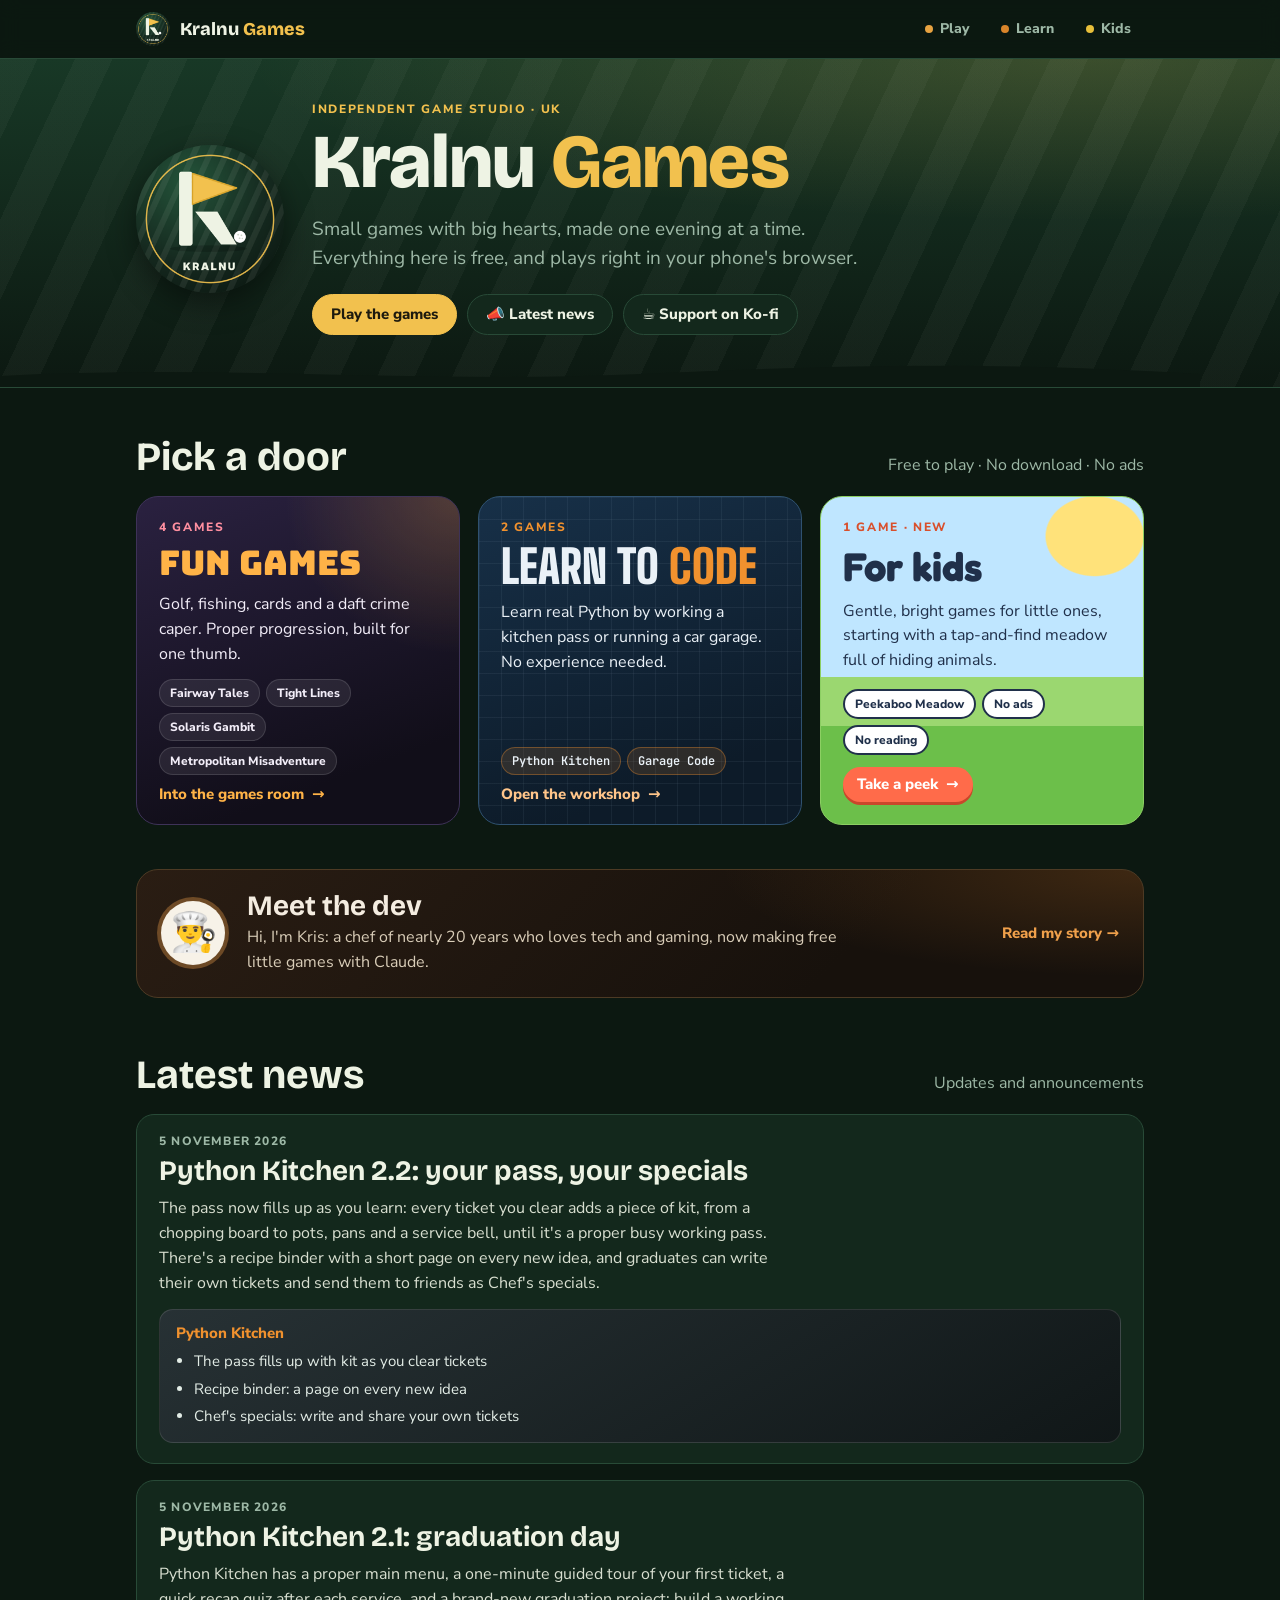
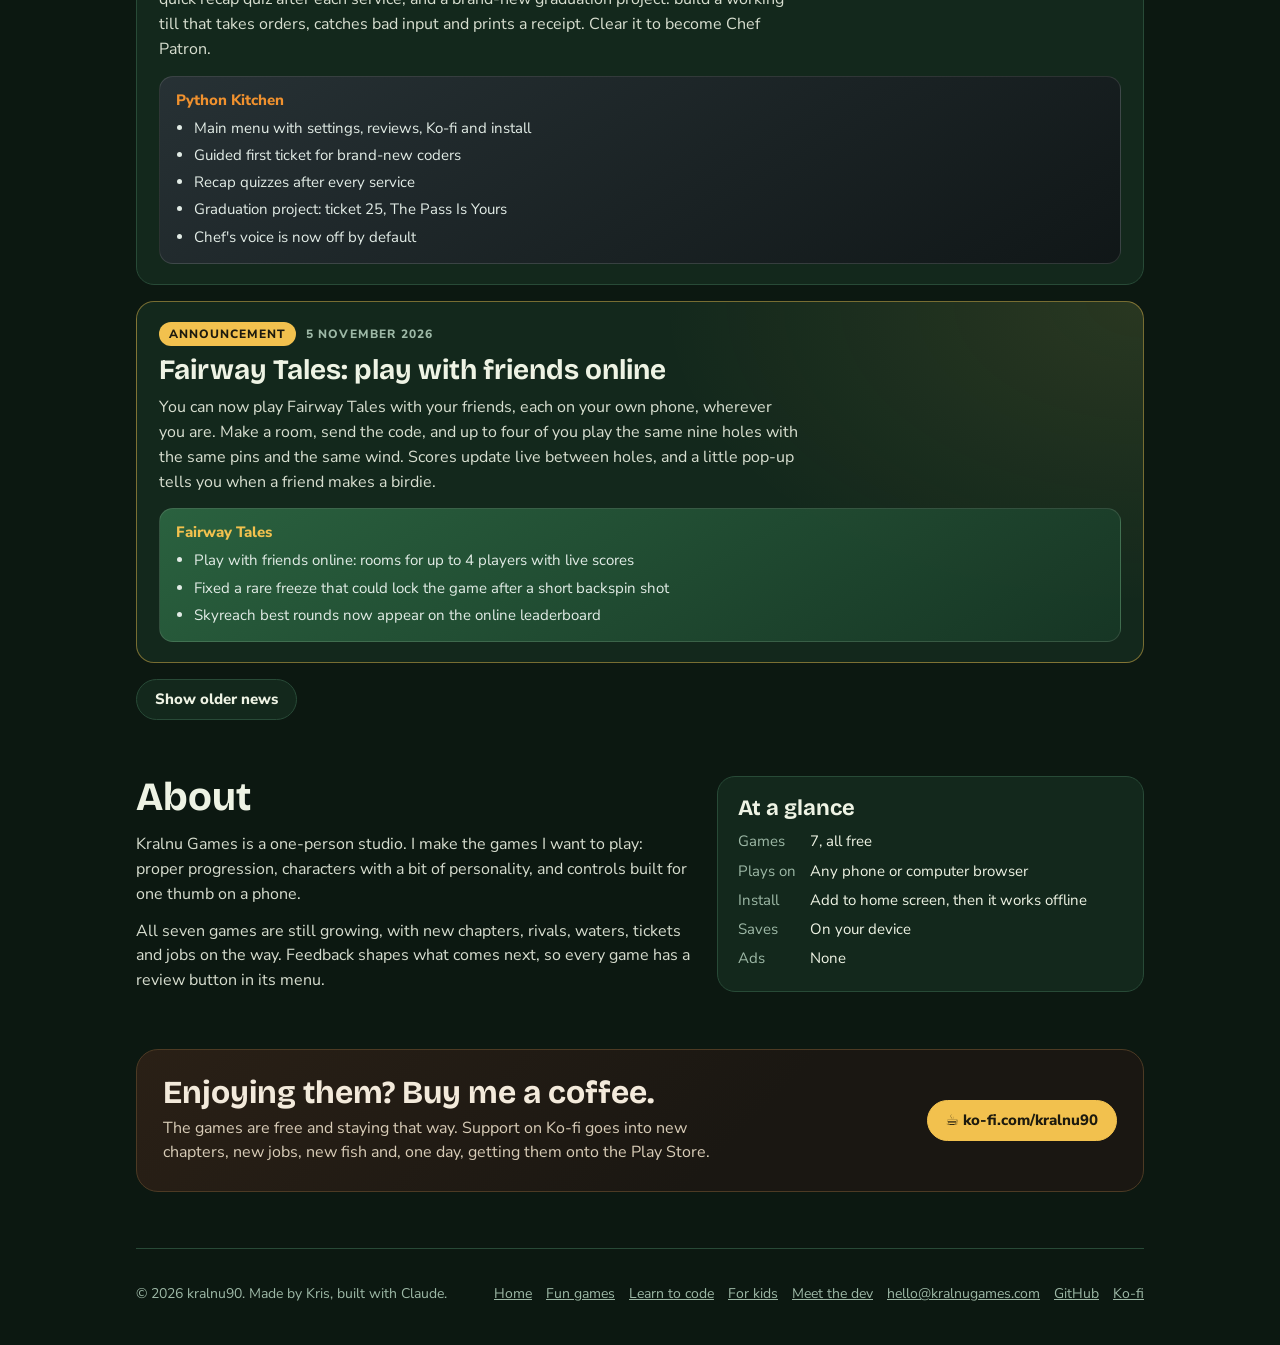
==== index.html @ de43d7a6 "Add hit counter to bottom of hub homepage" ====
<!doctype html>
<html lang="en-GB">
<head>
<meta charset="utf-8">
<meta name="viewport" content="width=device-width, initial-scale=1, viewport-fit=cover">
<title>Kralnu Games</title>
<meta name="claude:viewport-fit-sides" content="cover">
<meta name="description" content="Kralnu Games makes free indie games you play in your browser. Fun games like Fairway Tales, Tight Lines, Solaris Gambit and Metropolitan Misadventure, games that teach you to code like Python Kitchen and Garage Code, and Peekaboo Meadow for little ones.">
<meta property="og:title" content="Kralnu Games">
<meta property="og:description" content="Kralnu Games makes free indie games you play in your browser. Fun games like Fairway Tales, Tight Lines, Solaris Gambit and Metropolitan Misadventure, games that teach you to code like Python Kitchen and Garage Code, and Peekaboo Meadow for little ones.">
<meta property="og:image" content="https://kralnugames.com/logo.png">
<meta property="og:url" content="https://kralnugames.com/">
<meta name="theme-color" content="#0c1811">
<link rel="icon" href="/favicon.png">
<link rel="preconnect" href="https://fonts.googleapis.com">
<link rel="preconnect" href="https://fonts.gstatic.com" crossorigin>
<link rel="stylesheet" href="https://fonts.googleapis.com/css2?family=Alegreya+SC:wght@700&family=Bungee&family=Big+Shoulders+Display:wght@700;900&family=JetBrains+Mono:wght@600&family=Bricolage+Grotesque:opsz,wght@12..96,600;12..96,800&family=Nunito+Sans:opsz,wght@6..12,400;6..12,600;6..12,800&family=Fredoka:wght@500;700&display=swap">
<link rel="stylesheet" href="/site.css?v=4">
</head>
<body>
<script>if(location.hash==="#games")location.replace("/play/");</script>
<nav class="site-nav" aria-label="Site">
  <div class="wrap nav-in">
    <a class="brand" href="/" aria-current="page"><img src="/logo-256.png" alt="Kralnu Games home" width="34" height="34"><span>Kralnu <b>Games</b></span></a>
    <div class="nav-links"><a class="nl play" href="/play/">Play</a><a class="nl learn" href="/learn/">Learn</a><a class="nl kids" href="/kids/">Kids</a></div>
  </div>
</nav>

<header class="hero mast">
  <div class="wrap">
    <img class="logo" src="/logo-256.png" alt="Kralnu Games logo: a K made from a flagstick and a gold flag, with a golf ball" width="148" height="148">
    <div>
      <div class="eyebrow">Independent game studio · UK</div>
      <h1>Kralnu <span>Games</span></h1>
      <p>Small games with big hearts, made one evening at a time. Everything here is free, and plays right in your phone's browser.</p>
      <div class="links">
        <a class="btn gold" href="/play/">Play the games</a>
        <a class="btn" href="#news">📣 Latest news</a>
        <a class="btn" href="https://ko-fi.com/kralnu90" target="_blank" rel="noopener">☕ Support on Ko-fi</a>
      </div>
    </div>
  </div>
  <svg class="fairway" viewBox="0 0 1200 26" preserveAspectRatio="none" aria-hidden="true"><path d="M0 26 L0 14 C 220 2, 420 22, 640 12 S 1000 0, 1200 12 L1200 26 Z" fill="#0c1811"/></svg>
</header>

<main class="wrap">
  <section aria-labelledby="doors-h">
    <div class="sec-h"><h2 id="doors-h">Pick a door</h2><p>Free to play · No download · No ads</p></div>
    <div class="doors">
      <a class="door play" href="/play/">
        <span class="count">4 games</span>
        <h3>Fun games</h3>
        <p>Golf, fishing, cards and a daft crime caper. Proper progression, built for one thumb.</p>
        <ul><li>Fairway Tales</li><li>Tight Lines</li><li>Solaris Gambit</li><li>Metropolitan Misadventure</li></ul>
        <span class="go">Into the games room</span>
      </a>
      <a class="door learn" href="/learn/">
        <span class="count">2 games</span>
        <h3>Learn to <span>code</span></h3>
        <p>Learn real Python by working a kitchen pass or running a car garage. No experience needed.</p>
        <ul><li>Python Kitchen</li><li>Garage Code</li></ul>
        <span class="go">Open the workshop</span>
      </a>
      <a class="door kids" href="/kids/">
        <span class="count">1 game · New</span>
        <h3>For kids</h3>
        <p>Gentle, bright games for little ones, starting with a tap-and-find meadow full of hiding animals.</p>
        <ul><li>Peekaboo Meadow</li><li>No ads</li><li>No reading</li></ul>
        <span class="go">Take a peek</span>
      </a>
    </div>
    <a class="dev-teaser" href="/dev/">
      <span class="hat" aria-hidden="true">👨‍🍳</span>
      <div>
        <h2>Meet the dev</h2>
        <p>Hi, I'm Kris: a chef of nearly 20 years who loves tech and gaming, now making free little games with Claude.</p>
      </div>
      <span class="go">Read my story</span>
    </a>
  </section>

  <section id="news" aria-labelledby="news-h" hidden>
    <div class="sec-h"><h2 id="news-h">Latest news</h2><p>Updates and announcements</p></div>
    <div class="news-list" id="news-list"></div>
  </section>

  <section aria-labelledby="about-h">
    <div class="about">
      <div>
        <h2 id="about-h">About</h2>
        <p>Kralnu Games is a one-person studio. I make the games I want to play: proper progression, characters with a bit of personality, and controls built for one thumb on a phone.</p>
        <p>All seven games are still growing, with new chapters, rivals, waters, tickets and jobs on the way. Feedback shapes what comes next, so every game has a review button in its menu.</p>
      </div>
      <div class="card">
        <h3>At a glance</h3>
        <dl>
          <dt>Games</dt><dd>7, all free</dd>
          <dt>Plays on</dt><dd>Any phone or computer browser</dd>
          <dt>Install</dt><dd>Add to home screen, then it works offline</dd>
          <dt>Saves</dt><dd>On your device</dd>
          <dt>Ads</dt><dd>None</dd>
        </dl>
      </div>
    </div>
  <div class="kofi">
    <div>
      <h2>Enjoying them? Buy me a coffee.</h2>
      <p>The games are free and staying that way. Support on Ko-fi goes into new chapters, new jobs, new fish and, one day, getting them onto the Play Store.</p>
    </div>
    <a class="btn gold" href="https://ko-fi.com/kralnu90" target="_blank" rel="noopener">☕ ko-fi.com/kralnu90</a>
  </div>
  </section>

  <footer>
    <span>© 2026 kralnu90. Made by Kris, built with Claude.</span>
    <nav aria-label="Footer"><a href="/">Home</a><a href="/play/">Fun games</a><a href="/learn/">Learn to code</a><a href="/kids/">For kids</a><a href="/dev/">Meet the dev</a><a href="mailto:hello@kralnugames.com">hello@kralnugames.com</a><a href="https://github.com/kralnu90" target="_blank" rel="noopener">GitHub</a><a href="https://ko-fi.com/kralnu90" target="_blank" rel="noopener">Ko-fi</a></nav>
  </footer>
  <p class="hits" id="hits" hidden aria-live="polite">You are visitor <span class="odo" id="hits-n"></span></p>
</main>
<script src="/news.js?v=2"></script>
<script>
/* Hit counter: free Abacus service, counts once per browser session so refreshes don't inflate it. */
(function(){
  var base="https://abacus.jasoncameron.dev/", key="kralnugames.com/hub";
  var seen=false; try{seen=sessionStorage.getItem("kg-hit")==="1";}catch(e){}
  fetch(base+(seen?"get/":"hit/")+key).then(function(r){return r.ok?r.json():Promise.reject();}).then(function(d){
    if(typeof d.value!=="number")return;
    try{sessionStorage.setItem("kg-hit","1");}catch(e){}
    var s=String(d.value).padStart(6,"0"), el=document.getElementById("hits-n");
    el.setAttribute("aria-label",d.value.toLocaleString("en-GB"));
    s.split("").forEach(function(c){var b=document.createElement("b");b.textContent=c;b.setAttribute("aria-hidden","true");el.appendChild(b);});
    document.getElementById("hits").hidden=false;
  }).catch(function(){});
})();
</script>
</body>
</html>
---- site.css ----
/* Kralnu Games shared styles.
   Every page uses the same skeleton (nav, sections, game cards, news, footer).
   Each section swaps the page tokens through a body class:
   default = studio (dusk fairway), .play = games room after dark, .learn = blueprint workshop, .kids = sunny meadow. */
:root{
  color-scheme:dark;
  --ground:#0c1811; --turf:#13281c; --line:#284a37; --chalk:#eef3e4; --mist:#9db8a6; --flag:#f2c14e; --flag-ink:#1d1a0e;
  --display:"Bricolage Grotesque","Trebuchet MS",system-ui,sans-serif;
  --body:"Nunito Sans","Segoe UI",system-ui,sans-serif;
  --ft-a:#2f6b45; --ft-b:#183826;
  --sg-a:#3a2470; --sg-b:#170f30; --sg-gold:#d9b05e;
  --mm-a:#3a2a3e; --mm-b:#141218; --mm-amber:#ffb347; --mm-red:#ff5d73;
  --pk-a:#2a3238; --pk-b:#111518; --pk-lamp:#f0912e; --pk-tile:rgba(238,243,228,.045);
  --gc-a:#2a3440; --gc-b:#12171d; --gc-orange:#ef7434; --gc-yellow:#f3c614;
  --tl-a:#1f4a52; --tl-b:#0d1f22; --tl-brass:#dcaa48; --tl-float:#e3593c;
  /* section colours, used by the nav and the doorways on every page */
  --play:#ffb347; --learn:#f0912e; --kids:#ffd23f;
}
body.play{--ground:#110e19;--turf:#1b1727;--line:#33294a;--chalk:#f2edf8;--mist:#b4a9c8;--flag:#ffb347;--flag-ink:#24160a}
body.learn{--ground:#0d1b29;--turf:#132637;--line:#284560;--chalk:#eaf1f7;--mist:#9db3c8;--flag:#f0912e;--flag-ink:#1f1206;--display:"Big Shoulders Display",Impact,"Arial Narrow",sans-serif}
body.kids{color-scheme:light;--ground:#fff8e6;--turf:#ffffff;--line:#f0dfb4;--chalk:#2b2a3d;--mist:#6a6880;--flag:#ff6b4a;--flag-ink:#ffffff;--display:"Fredoka","Trebuchet MS",system-ui,sans-serif}

*,*::before,*::after{box-sizing:border-box}
html{scroll-padding-top:72px}
body{margin:0;background:var(--ground);color:var(--chalk);font:16px/1.55 var(--body);-webkit-font-smoothing:antialiased}
[hidden]{display:none!important}
.wrap{max-width:1040px;margin:0 auto;padding-left:max(16px,env(safe-area-inset-left,0px));padding-right:max(16px,env(safe-area-inset-right,0px))}
a{color:inherit}
a:focus-visible,button:focus-visible{outline:2px solid var(--flag);outline-offset:3px;border-radius:6px}
h1,h2,h3{font-family:var(--display);margin:0;line-height:1.05;text-wrap:balance}
img,video{max-width:100%}

/* nav */
body::before{content:"";position:fixed;inset:0 0 auto;height:env(safe-area-inset-top,0px);z-index:30;background:var(--ground)}
.site-nav{position:sticky;top:env(safe-area-inset-top,0px);z-index:20;background:color-mix(in srgb,var(--ground) 88%,transparent);backdrop-filter:blur(10px);-webkit-backdrop-filter:blur(10px);border-bottom:1px solid var(--line)}
.nav-in{display:flex;align-items:center;justify-content:space-between;gap:12px;min-height:58px}
.brand{display:flex;align-items:center;gap:10px;text-decoration:none;font:800 18px/1 "Bricolage Grotesque","Trebuchet MS",system-ui,sans-serif;white-space:nowrap}
.brand img{width:34px;height:34px;border-radius:50%}
.brand b{color:var(--flag);font-weight:800}
.nav-links{display:flex;gap:6px}
.nl{display:inline-flex;align-items:center;gap:7px;text-decoration:none;font:800 14px/1 var(--body);padding:9px 12px;border-radius:999px;border:1px solid transparent;color:var(--mist)}
.nl::before{content:"";width:8px;height:8px;border-radius:50%;background:currentColor;opacity:.9}
.nl.play::before{background:var(--play)} .nl.learn::before{background:var(--learn)} .nl.kids::before{background:var(--kids)}
.nl:hover{color:var(--chalk);border-color:var(--line)}
.nl[aria-current="page"]{color:var(--chalk);border-color:var(--line);background:var(--turf)}
body.kids .nl.kids::before{background:#ffb703}

/* buttons */
.btn{display:inline-flex;align-items:center;gap:8px;text-decoration:none;font:800 15px/1 var(--body);padding:12px 18px;border-radius:999px;border:1px solid var(--line);background:var(--turf);color:var(--chalk);transition:transform .12s,border-color .12s;cursor:pointer}
.btn:hover{border-color:var(--flag);transform:translateY(-1px)}
.btn.gold{background:var(--flag);border-color:var(--flag);color:var(--flag-ink)}

/* page hero, shared bones */
.hero{position:relative;overflow:hidden;border-bottom:1px solid var(--line)}
.hero .wrap{position:relative;padding-block:44px 52px}
.eyebrow{font:800 12px/1 var(--body);letter-spacing:.14em;text-transform:uppercase;color:var(--flag)}
.hero h1{font-size:clamp(40px,8vw,76px);font-weight:800;letter-spacing:-.01em;margin-top:8px}
.hero h1 span{color:var(--flag)}
.hero p{margin:12px 0 0;color:var(--mist);max-width:50ch;font-size:clamp(16px,2.2vw,19px)}
.hero .links{display:flex;flex-wrap:wrap;gap:10px;margin-top:20px}

/* studio hero (home) */
.mast{background:repeating-linear-gradient(115deg,rgba(238,243,228,.035) 0 34px,transparent 34px 68px),radial-gradient(120% 90% at 85% 0%,rgba(242,193,78,.16),transparent 55%),linear-gradient(180deg,#183826,var(--ground))}
.mast .wrap{display:grid;grid-template-columns:auto 1fr;gap:20px 28px;align-items:center}
.mast .logo{width:clamp(96px,18vw,148px);height:auto;border-radius:50%;box-shadow:0 10px 30px rgba(0,0,0,.45)}
.fairway{position:absolute;left:0;right:0;bottom:-1px;height:26px;pointer-events:none}

/* sections */
section{padding-block:48px 8px}
.sec-h{display:flex;align-items:baseline;justify-content:space-between;gap:12px;flex-wrap:wrap;margin-bottom:18px}
.sec-h h2{font-size:clamp(28px,4.4vw,40px)}
.sec-h p{margin:0;color:var(--mist)}

/* doorways (home) */
.doors{display:grid;grid-template-columns:repeat(3,minmax(0,1fr));gap:18px}
.door{position:relative;overflow:hidden;display:flex;flex-direction:column;gap:12px;text-decoration:none;border-radius:22px;padding:24px 22px 22px;min-height:300px;border:1px solid var(--line);transition:transform .15s,box-shadow .15s}
.door:hover{transform:translateY(-3px);box-shadow:0 16px 36px rgba(0,0,0,.35)}
.door .count{font:800 12px/1 var(--body);letter-spacing:.14em;text-transform:uppercase}
.door h3{font-size:clamp(30px,3.6vw,40px)}
.door p{margin:0;font-size:16px;max-width:34ch}
.door ul{margin:auto 0 0;padding:0;list-style:none;display:flex;flex-wrap:wrap;gap:6px}
.door li{font:800 12px/1 var(--body);padding:7px 10px;border-radius:999px}
.door .go{font:800 15px/1 var(--body);display:inline-flex;gap:8px;align-items:center}
.door .go::after{content:"→";transition:transform .15s}
.door:hover .go::after{transform:translateX(4px)}
.door.play{background:radial-gradient(90% 80% at 100% 0%,rgba(255,179,71,.22),transparent 60%),linear-gradient(160deg,#2a2140,#110e19 80%);border-color:#3e3258;color:#f2edf8}
.door.play h3{font-family:"Bungee",Impact,"Arial Black",sans-serif;font-weight:400;color:#ffb347;font-size:clamp(26px,3vw,34px)}
.door.play .count{color:#ff8fa0} .door.play li{background:rgba(255,255,255,.08);border:1px solid rgba(255,255,255,.12)}
.door.play .go{color:#ffb347}
.door.learn{background:linear-gradient(rgba(157,179,200,.08) 1px,transparent 1px) 0 0/22px 22px,linear-gradient(90deg,rgba(157,179,200,.08) 1px,transparent 1px) 0 0/22px 22px,linear-gradient(160deg,#173048,#0d1b29 80%);border-color:#2f5170;color:#eaf1f7}
.door.learn h3{font-family:"Big Shoulders Display",Impact,"Arial Narrow",sans-serif;font-weight:900;text-transform:uppercase;font-size:clamp(34px,4vw,46px);line-height:.95}
.door.learn h3 span{color:#f0912e}
.door.learn .count{color:#f0912e} .door.learn li{background:rgba(240,145,46,.14);border:1px solid rgba(240,145,46,.35);font-family:"JetBrains Mono",ui-monospace,monospace;font-weight:600}
.door.learn .go{color:#ffc58a}
.door.kids{background:radial-gradient(50% 40% at 85% 12%,#ffe27a 0 30%,transparent 31%),linear-gradient(180deg,#bfe6ff 0 55%,#9bd770 55% 70%,#6cbf4a 70%);border-color:#8ccf63;color:#20304a}
.door.kids h3{font-family:"Fredoka","Trebuchet MS",system-ui,sans-serif;font-weight:700;color:#20304a}
.door.kids .count{color:#d94f2b} .door.kids p{color:#20304a}
.door.kids li{background:#fff;color:#20304a;border:2px solid #20304a}
.door.kids .go{color:#fff;background:#ff6b4a;border-radius:999px;padding:10px 14px;align-self:flex-start;box-shadow:0 3px 0 #c9472b}

/* game cards */
.games{display:grid;gap:22px}
.game{display:grid;grid-template-columns:minmax(0,1fr) auto;gap:22px 32px;align-items:center;border-radius:22px;padding:26px;border:1px solid var(--line);overflow:hidden;position:relative;color:#eef3e4}
.game .info{min-width:0;display:grid;gap:12px;align-content:start}
.tagline{font:800 12px/1 var(--body);letter-spacing:.14em;text-transform:uppercase;color:#f2c14e}
.game h3{font-size:clamp(32px,5vw,52px);font-weight:800;font-family:"Bricolage Grotesque","Trebuchet MS",system-ui,sans-serif}
.game .lede{margin:0;font-size:18px;max-width:52ch}
.feat{margin:0;padding:0;list-style:none;display:grid;gap:7px;max-width:56ch}
.feat li{position:relative;padding-left:22px;color:#dfe8d6}
.feat li::before{content:"";position:absolute;left:2px;top:.62em;width:9px;height:9px;border-radius:50%;background:#f2c14e}
.facts{display:flex;flex-wrap:wrap;gap:8px}
.fact{font:800 12px/1 var(--body);padding:7px 11px;border-radius:999px;background:rgba(0,0,0,.25);border:1px solid rgba(238,243,228,.14);color:#eef3e4;font-variant-numeric:tabular-nums}
.game .ctas{display:flex;flex-wrap:wrap;gap:10px;margin-top:4px}
.game .btn{color:#eef3e4;background:rgba(0,0,0,.25);border-color:rgba(238,243,228,.18)}
.game .btn.gold{background:#f2c14e;border-color:#f2c14e;color:#1d1a0e}
.phone{width:min(240px,62vw);aspect-ratio:9/18.5;border-radius:30px;padding:9px;background:#0a0f0b;box-shadow:0 18px 40px rgba(0,0,0,.5),inset 0 0 0 1px rgba(255,255,255,.08);position:relative}
.phone video,.phone img{width:100%;height:100%;object-fit:cover;object-position:top;border-radius:22px;display:block;background:#0e1d15}
.latest{border-left:3px solid #f2c14e;padding:8px 0 8px 14px;max-width:56ch;font-size:15px;color:#dfe8d6}
.latest b{display:block;font:800 11px/1.3 var(--body);letter-spacing:.12em;text-transform:uppercase;color:#a9bdb0;margin-bottom:3px}
.latest a{color:inherit;text-underline-offset:3px}

.game.ft{background:radial-gradient(90% 120% at 100% 0%,rgba(242,193,78,.14),transparent 60%),linear-gradient(150deg,var(--ft-a),var(--ft-b) 70%);border-color:#2f5a3f}

.game.sg{background:radial-gradient(90% 120% at 100% 0%,rgba(217,176,94,.12),transparent 60%),linear-gradient(150deg,var(--sg-a),var(--sg-b) 70%);border-color:#3c2f63}
.sg .tagline{color:var(--sg-gold)}
.sg h3{font-family:Georgia,"Times New Roman",serif;letter-spacing:.08em;font-weight:700;color:var(--sg-gold)}
.sg .feat li{color:#e6e0f3}
.sg .feat li::before{background:none;border:2px solid var(--sg-gold);border-radius:2px;transform:rotate(45deg);width:8px;height:8px}
.sg .btn.gold{background:var(--sg-gold);border-color:var(--sg-gold)}
.sg .phone{background:#07050f}
.sg .latest{border-color:var(--sg-gold)}

.game.tl{background:radial-gradient(90% 120% at 100% 0%,rgba(228,138,90,.16),transparent 60%),linear-gradient(150deg,var(--tl-a),var(--tl-b) 70%);border-color:#2e5a4e}
.tl .tagline{color:var(--tl-brass)}
.tl h3{font-family:"Alegreya SC",Georgia,"Times New Roman",serif;font-weight:700;letter-spacing:.02em;color:var(--tl-brass)}
.tl .feat li{color:#e2ece6}
.tl .feat li::before{left:3px;top:.42em;width:6px;height:12px;border-radius:3px;background:linear-gradient(var(--tl-float) 0 45%,#f0e7d0 45%)}
.tl .btn.gold{background:var(--tl-brass);border-color:var(--tl-brass)}
.tl .phone{background:#081311}
.tl .latest{border-color:var(--tl-brass)}

.game.mm{background:radial-gradient(90% 120% at 100% 0%,rgba(255,93,115,.16),transparent 60%),linear-gradient(150deg,var(--mm-a),var(--mm-b) 70%);border-color:#4a3646}
.mm .tagline{color:var(--mm-red)}
.mm h3{font-family:"Bungee",Impact,"Arial Black",sans-serif;font-weight:400;font-size:clamp(28px,4.4vw,44px);color:var(--mm-amber);line-height:1.08}
.mm h3 small{display:block;font-family:var(--body);font-weight:800;font-size:13px;letter-spacing:.16em;text-transform:uppercase;color:#eef3e4;margin-top:8px}
.mm .feat li{color:#ece4e6}
.mm .feat li::before{background:var(--mm-amber);border-radius:2px;width:10px;height:6px;top:.7em}
.mm .btn.gold{background:var(--mm-amber);border-color:var(--mm-amber)}
.mm .latest{border-color:var(--mm-amber)}
.mm .phone{background:#0b0a0e}

/* Python Kitchen: steel pass, tiled wall, a heat lamp glowing over the card */
.game.pk{border-color:#3a444b;padding-top:44px;
  background:radial-gradient(60% 70% at 78% 0%,rgba(240,145,46,.30),transparent 70%),
    linear-gradient(var(--pk-tile) 1px,transparent 1px) 0 0/48px 24px,
    linear-gradient(90deg,var(--pk-tile) 1px,transparent 1px) 0 0/48px 24px,
    linear-gradient(170deg,var(--pk-a),var(--pk-b) 75%)}
.game.pk::before{content:"";position:absolute;left:0;right:0;bottom:0;height:10px;background:linear-gradient(#5a666e,#2a3238);border-top:1px solid #8a969e}
.pk .heat{position:absolute;top:0;right:clamp(60px,14%,150px);width:96px;pointer-events:none}
.pk .heat::before{content:"";display:block;width:3px;height:14px;margin:0 auto;background:#5a666e}
.pk .heat b{display:block;height:20px;border-radius:5px 5px 40px 40px;background:linear-gradient(#8a969e,#3a444b)}
.pk .heat i{position:absolute;left:50%;top:32px;width:44px;height:7px;transform:translateX(-50%);border-radius:50%;background:#ffb347;box-shadow:0 0 22px 8px rgba(255,170,60,.55);animation:pkglow 3.2s ease-in-out infinite}
@keyframes pkglow{0%,100%{opacity:1}50%{opacity:.78}}
.pk .tagline{color:var(--pk-lamp)}
.pk h3,.gc h3{font-family:"Big Shoulders Display",Impact,"Arial Narrow",sans-serif;font-weight:900;text-transform:uppercase;letter-spacing:.01em;font-size:clamp(40px,6.4vw,64px);line-height:.92}
.pk h3 span{color:var(--pk-lamp)}
.bark{margin:0;max-width:52ch;font-family:"Big Shoulders Display",Impact,sans-serif;font-weight:700;font-size:20px;text-transform:uppercase;line-height:1.15;background:#f5f6f4;color:#1d2429;border-radius:14px;padding:10px 14px;position:relative}
.bark small{display:block;font:800 11px/1 var(--body);letter-spacing:.12em;color:#c45f08;margin-bottom:4px}
.pk .feat li,.gc .feat li{color:#e3e8eb}
.pk .feat li::before{left:2px;top:.45em;width:10px;height:12px;border-radius:1px;background:#f5f6f4;box-shadow:inset 0 -3px 0 var(--pk-lamp)}
.feat code{font:600 .88em "JetBrains Mono",ui-monospace,monospace;color:#ffc58a}
.pk .btn.gold{background:var(--pk-lamp);border-color:var(--pk-lamp)}
.pk .latest{border-color:var(--pk-lamp)}
.pk .phone{background:#0c0f12;box-shadow:0 18px 40px rgba(0,0,0,.5),0 0 60px rgba(240,145,46,.18),inset 0 0 0 1px rgba(255,255,255,.08)}

/* Garage Code: workshop bay, hazard-striped floor edge, a yellow number plate */
.game.gc{border-color:#3a4552;padding-bottom:30px;background:linear-gradient(170deg,var(--gc-a),var(--gc-b) 75%)}
.game.gc::before{content:"";position:absolute;left:0;right:0;bottom:0;height:12px;background:repeating-linear-gradient(-45deg,var(--gc-yellow) 0 12px,#111 12px 24px);opacity:.85}
.gc .plate{position:absolute;top:18px;right:clamp(18px,4%,40px);font-family:"Big Shoulders Display",Impact,"Arial Narrow",sans-serif;font-weight:900;font-size:18px;letter-spacing:.06em;background:var(--gc-yellow);color:#111;border:2px solid #111;border-radius:4px;padding:1px 10px 0;pointer-events:none}
.gc .tagline{color:var(--gc-orange)}
.gc h3 span{color:var(--gc-orange)}
.gc .bark{border-radius:4px 14px 14px 14px;color:#1b2430}
.gc .bark small{color:#1f3a5f}
.gc .feat li::before{left:1px;top:.4em;width:12px;height:12px;border-radius:50%;background:radial-gradient(circle,#b8c0c8 0 3px,#1d2228 3.5px);box-shadow:0 0 0 1px #8b96a1}
.gc .btn.gold{background:var(--gc-orange);border-color:var(--gc-orange)}
.gc .latest{border-color:var(--gc-orange)}
.gc .phone{background:#0c0f12;box-shadow:0 18px 40px rgba(0,0,0,.5),0 0 60px rgba(239,116,52,.16),inset 0 0 0 1px rgba(255,255,255,.08)}

/* news */
.news-list{display:grid;gap:16px}
.post{border:1px solid var(--line);border-radius:18px;padding:20px 22px;background:var(--turf);display:grid;gap:10px}
.post.announcement{border-color:color-mix(in srgb,var(--flag) 45%,transparent);background:radial-gradient(80% 140% at 100% 0%,color-mix(in srgb,var(--flag) 10%,transparent),transparent 60%),var(--turf)}
.post-meta{display:flex;flex-wrap:wrap;align-items:center;gap:8px 10px;font:800 12px/1 var(--body);letter-spacing:.1em;text-transform:uppercase;color:var(--mist)}
.post-badge{padding:6px 10px;border-radius:999px;background:var(--flag);color:var(--flag-ink);letter-spacing:.08em}
.post h3{font-size:clamp(22px,3.4vw,28px)}
.post .msg{margin:0;color:var(--chalk);opacity:.9;max-width:64ch}
.changes{display:grid;gap:10px;grid-template-columns:repeat(auto-fit,minmax(min(100%,260px),1fr));margin-top:4px}
.change{border-radius:14px;padding:14px 16px;border:1px solid rgba(238,243,228,.12);background:rgba(0,0,0,.22);color:#e2ece6}
.change h4{margin:0 0 8px;font:800 15px/1.2 var(--body);color:#f2c14e}
.change ul{margin:0;padding-left:18px;display:grid;gap:4px;font-size:15px}
.change.ft{background:linear-gradient(150deg,rgba(47,107,69,.85),rgba(24,56,38,.85))}
.change.sg{background:linear-gradient(150deg,rgba(58,36,112,.85),rgba(23,15,48,.85))} .change.sg h4{color:var(--sg-gold)}
.change.tl{background:linear-gradient(150deg,rgba(31,74,82,.85),rgba(13,31,34,.85))} .change.tl h4{color:var(--tl-brass)}
.change.mm{background:linear-gradient(150deg,rgba(58,42,62,.85),rgba(20,18,24,.85))} .change.mm h4{color:var(--mm-amber)}
.change.pk{background:linear-gradient(150deg,rgba(42,50,56,.9),rgba(17,21,24,.9))} .change.pk h4{color:var(--pk-lamp)}
.change.gc{background:linear-gradient(150deg,rgba(42,52,64,.9),rgba(18,23,29,.9))} .change.gc h4{color:var(--gc-orange)}
.more{justify-self:start;font-family:var(--body)}
.news-empty{color:var(--mist)}

/* about + support */
.about{display:grid;grid-template-columns:minmax(0,1.3fr) minmax(0,1fr);gap:26px;align-items:start}
.about h2{font-size:clamp(28px,4.4vw,40px);margin-bottom:14px}
.about p{margin:0 0 12px;color:var(--chalk);opacity:.9;max-width:60ch}
.card{border:1px solid var(--line);border-radius:18px;padding:20px;background:var(--turf);display:grid;gap:10px}
.card h3{font-size:22px}
.about dl{margin:0;display:grid;grid-template-columns:auto 1fr;gap:6px 14px;font-size:15px}
.about dt{color:var(--mist)} .about dd{margin:0}
.kofi{margin-block:44px 0;border-radius:22px;padding:26px;display:grid;grid-template-columns:minmax(0,1fr) auto;gap:16px 24px;align-items:center;background:linear-gradient(135deg,#2a2016,#1a1712 60%);border:1px solid #4d3a24;color:#f3eadb}
.kofi h2{font-size:clamp(24px,3.6vw,32px)}
.kofi p{margin:6px 0 0;color:#d9cdb8;max-width:58ch}
.kofi .btn.gold{background:#f2c14e;border-color:#f2c14e;color:#1d1a0e}

/* footer */
footer{padding-block:34px 40px;color:var(--mist);font-size:14px;display:flex;flex-wrap:wrap;gap:8px 20px;justify-content:space-between;border-top:1px solid var(--line);margin-top:48px}
footer a{color:var(--mist)}
footer nav{display:flex;flex-wrap:wrap;gap:6px 14px}
/* hit counter: old-school odometer under the footer */
.hits{margin:-24px 0 28px;text-align:center;color:var(--mist);font-size:13px;letter-spacing:.02em}
.odo{display:inline-flex;gap:2px;margin-left:6px;vertical-align:middle}
.odo b{display:inline-block;min-width:1.25em;padding:2px 0;border-radius:4px;background:var(--turf);border:1px solid var(--line);color:var(--flag);font:700 14px/1.2 ui-monospace,"Courier New",monospace;text-align:center}

/* PLAY: games room after dark. A skyline on one side, rolling water on the other. */
.play-hero{background:radial-gradient(70% 90% at 80% 0%,rgba(255,93,115,.18),transparent 60%),radial-gradient(60% 80% at 10% 10%,rgba(255,179,71,.14),transparent 60%),linear-gradient(180deg,#221a35,var(--ground))}
.play-hero h1{font-family:"Bungee",Impact,"Arial Black",sans-serif;font-weight:400;letter-spacing:0;font-size:clamp(38px,7vw,68px);line-height:1}
.play-hero h1 span{color:#ff5d73}
.play-hero .eyebrow{color:#ffb347}
.skyline{position:absolute;left:0;right:0;bottom:-1px;width:100%;height:clamp(60px,10vw,110px);pointer-events:none}
.play-hero .wrap{padding-bottom:clamp(90px,13vw,140px)}
.ticker{display:flex;flex-wrap:wrap;gap:8px;margin-top:18px}
.ticker span{font:800 12px/1 var(--body);padding:8px 12px;border-radius:999px;border:1px solid var(--line);background:rgba(255,255,255,.04)}

/* LEARN: blueprint workshop */
body.learn{background:linear-gradient(rgba(157,179,200,.05) 1px,transparent 1px) 0 0/24px 24px,linear-gradient(90deg,rgba(157,179,200,.05) 1px,transparent 1px) 0 0/24px 24px,var(--ground)}
.learn-hero{background:radial-gradient(70% 90% at 90% 0%,rgba(240,145,46,.18),transparent 60%)}
.learn-hero h1{text-transform:uppercase;font-weight:900;letter-spacing:.01em;font-size:clamp(46px,9vw,92px);line-height:.9}
.learn-hero .code{margin-top:20px;font:600 14px/1.7 "JetBrains Mono",ui-monospace,monospace;background:#0a1520;border:1px solid var(--line);border-radius:12px;padding:12px 16px;max-width:460px;color:#cfe0ee;overflow-x:auto;white-space:pre}
.learn-hero .code .k{color:#ffc58a}.learn-hero .code .s{color:#9fe0b0}.learn-hero .code .c{color:#6f8aa3}
.learn h2{text-transform:uppercase;letter-spacing:.01em}
.compare{display:grid;grid-template-columns:repeat(2,minmax(0,1fr));gap:16px}
.compare .card h3{text-transform:uppercase;font-size:28px}
.compare .card p{margin:0;color:var(--chalk);opacity:.9}
.compare dl{margin:4px 0 0;display:grid;grid-template-columns:auto 1fr;gap:6px 14px;font-size:15px}
.compare dt{color:var(--mist)} .compare dd{margin:0}
.compare .pick{font:800 13px/1.3 var(--body);color:var(--flag)}
.steps{margin:0;padding:0;list-style:none;display:grid;grid-template-columns:repeat(3,minmax(0,1fr));gap:16px;counter-reset:s}
.steps li{counter-increment:s;border:1px dashed var(--line);border-radius:16px;padding:16px 18px 18px;background:rgba(10,21,32,.6)}
.steps li::before{content:"Step " counter(s);display:block;font:800 12px/1 var(--body);letter-spacing:.14em;text-transform:uppercase;color:var(--flag);margin-bottom:8px}
.steps b{display:block;font-family:var(--display);text-transform:uppercase;font-size:22px;line-height:1.05;margin-bottom:4px}
.steps p{margin:0;color:var(--mist);font-size:15px}

/* KIDS: sunny meadow */
body.kids{background:var(--ground)}
.kids-hero{background:linear-gradient(180deg,#bfe6ff,#e4f5ff 70%,var(--ground));border-bottom:0}
.kids-hero .wrap{padding-bottom:clamp(120px,18vw,190px)}
.kids-hero .eyebrow{color:#d94f2b}
.kids-hero h1{font-weight:700;font-size:clamp(44px,9vw,84px);color:#20304a;line-height:1}
.kids-hero h1 span{color:#ff6b4a}
.kids-hero p{color:#3a4a66}
.meadow{position:absolute;left:0;right:0;bottom:0;width:100%;height:clamp(110px,17vw,180px);pointer-events:none}
.sun{position:absolute;top:28px;right:max(20px,6vw);width:clamp(70px,12vw,120px);aspect-ratio:1;border-radius:50%;background:#ffd23f;box-shadow:0 0 0 12px rgba(255,210,63,.3),0 0 0 26px rgba(255,210,63,.15);animation:sunbob 6s ease-in-out infinite}
@keyframes sunbob{50%{transform:translateY(6px)}}
.soon{display:inline-flex;align-items:center;gap:8px;margin-top:18px;font:700 16px/1 "Fredoka",system-ui,sans-serif;background:#fff;border:3px solid #20304a;border-radius:999px;padding:10px 16px;color:#20304a;box-shadow:0 4px 0 #20304a}
.promise{display:grid;grid-template-columns:repeat(4,minmax(0,1fr));gap:14px}
.promise .card{border:3px solid #20304a;box-shadow:0 5px 0 #20304a;border-radius:20px;gap:6px}
.promise .card:nth-child(1){background:#fff1c2}.promise .card:nth-child(2){background:#d9f2ff}.promise .card:nth-child(3){background:#e3f6d3}.promise .card:nth-child(4){background:#ffe0d6}
.promise .card h3{font-size:22px;color:#20304a}
.promise .card p{margin:0;color:#3a4a66;font-size:15px}
.promise .ico{width:44px;height:44px;border-radius:14px;display:grid;place-items:center;background:#fff;border:3px solid #20304a;font:700 20px/1 "Fredoka",system-ui,sans-serif;color:#20304a}
.kids .sec-h h2{color:#20304a}
.kids .card{background:#fff}
.parents{border-radius:20px;padding:22px;border:2px dashed #e2c98a;background:#fffdf5;display:grid;gap:8px;max-width:70ch}
.parents h2{font-size:26px;color:#20304a}
.parents p{margin:0;color:#3a4a66}
.kids footer a,.kids footer{color:#6a6880}

/* Peekaboo Meadow: chunky sticker card on the sunny kids page */
.game.pm{background:radial-gradient(40% 50% at 92% 8%,#ffe27a 0 28%,transparent 29%),linear-gradient(180deg,#d9f2ff 0 58%,#b6e48f 58%);border:4px solid #20304a;box-shadow:0 6px 0 #20304a;color:#20304a}
.pm .tagline{color:#d94f2b}
.pm h3{font-family:"Fredoka","Trebuchet MS",system-ui,sans-serif;font-weight:700;color:#20304a}
.pm h3 span{color:#ff6b4a}
.pm .lede{color:#20304a}
.pm .feat li{color:#20304a}
.pm .feat li::before{background:#ff6b4a;border:2px solid #20304a;width:12px;height:12px;top:.45em}
.pm .fact{background:#fff;border:2px solid #20304a;color:#20304a}
.pm .btn.gold{background:#ff6b4a;border:3px solid #20304a;color:#fff;box-shadow:0 4px 0 #20304a;font-family:"Fredoka",system-ui,sans-serif;font-weight:700;font-size:18px}
.pm .latest{border-color:#ff6b4a;color:#20304a}.pm .latest b{color:#55607a}
.pm .phone{background:#20304a}
.change.pm{background:#fff8e6;border:2px solid #20304a;color:#20304a}.change.pm h4{color:#d94f2b}
body.kids .post{border-width:2px}
/* MEET THE DEV: the pass after service. Warm ember light, a story column and an order ticket of quick facts. */
body.dev{--ground:#16110d;--turf:#211913;--line:#3d2f22;--chalk:#f4ece0;--mist:#c2b2a0;--flag:#f0a04b;--flag-ink:#22140a}
.dev-hero{background:radial-gradient(60% 90% at 85% 0%,rgba(240,145,46,.28),transparent 62%),radial-gradient(50% 70% at 0% 100%,rgba(242,193,78,.10),transparent 60%),linear-gradient(180deg,#2a1d13,var(--ground))}
.dev-hero p{max-width:58ch}
.dev-grid{display:grid;grid-template-columns:minmax(0,1fr) 300px;gap:40px;align-items:start;padding-top:12px}
.story section{padding-block:34px 0}
.story h2{font-size:clamp(26px,4vw,34px);margin-bottom:12px}
.story p{margin:0 0 14px;max-width:62ch;font-size:17px;line-height:1.65}
.story a{color:var(--flag);text-underline-offset:3px}
.name-chips{display:flex;gap:8px;margin:2px 0 14px}
.name-chips span{font:900 30px/1 "Big Shoulders Display",Impact,sans-serif;text-transform:uppercase;letter-spacing:.04em;padding:10px 14px 8px;border-radius:12px;background:var(--turf);border:1px solid var(--line);color:var(--flag)}
.name-chips span:first-letter{color:var(--chalk)}
.pull{margin:22px 0 24px;padding:18px 22px;border-left:4px solid var(--flag);background:linear-gradient(90deg,rgba(240,160,75,.12),transparent);border-radius:0 14px 14px 0}
.pull p{margin:0;font:800 clamp(22px,3.4vw,28px)/1.25 var(--display);max-width:none;color:var(--chalk)}
.bubble{display:grid;justify-items:end;gap:4px;margin:4px 0 16px;max-width:420px}
.bubble span{background:#2f7cf6;color:#fff;padding:11px 16px;border-radius:20px 20px 6px 20px;font-size:17px;line-height:1.4;box-shadow:0 6px 18px rgba(0,0,0,.3)}
.bubble small{font-size:12px;color:var(--mist)}
.hello .links{display:flex;flex-wrap:wrap;gap:10px;margin:6px 0 18px}
.signoff{font:800 20px/1.3 var(--display)!important}
.signoff span{display:block;margin-top:4px;font:700 26px/1 "Fredoka",system-ui,sans-serif;color:var(--flag)}
.ticket{position:sticky;top:84px;margin-top:34px;background:#f7f2e8;color:#1d2429;padding:18px 18px 22px;border-radius:4px 4px 0 0;box-shadow:0 18px 40px rgba(0,0,0,.45);font-family:"JetBrains Mono",ui-monospace,monospace;transform:rotate(1deg)}
.ticket::after{content:"";position:absolute;left:0;right:0;bottom:-11px;height:12px;background:linear-gradient(135deg,#f7f2e8 50%,transparent 50%) 0 0/12px 12px repeat-x,linear-gradient(225deg,#f7f2e8 50%,transparent 50%) 0 0/12px 12px repeat-x}
.ticket::before{content:"";position:absolute;top:-7px;left:50%;width:14px;height:14px;margin-left:-7px;border-radius:50%;background:radial-gradient(circle at 35% 35%,#ff8a5c,#c4421d);box-shadow:0 2px 4px rgba(0,0,0,.4)}
.ticket-head{display:flex;justify-content:space-between;font-size:11px;letter-spacing:.08em;text-transform:uppercase;color:#6a6a62;border-bottom:2px dashed #c9c1b0;padding-bottom:8px}
.ticket h2{font:900 30px/1 "Big Shoulders Display",Impact,sans-serif;text-transform:uppercase;margin:12px 0 10px;color:#1d2429}
.ticket dl{margin:0;display:grid;gap:10px}
.ticket dt{font-size:11px;letter-spacing:.08em;text-transform:uppercase;color:#8a5a2b}
.ticket dd{margin:2px 0 0;font:600 14px/1.4 "JetBrains Mono",ui-monospace,monospace}
.ticket-foot{margin:14px 0 0;padding-top:10px;border-top:2px dashed #c9c1b0;font-size:13px;text-align:right;color:#6a6a62}
.credit{margin:48px 0 0;text-align:center;color:var(--mist);font-size:14px}
.dev-teaser{margin-top:44px;display:grid;grid-template-columns:auto minmax(0,1fr) auto;gap:16px 22px;align-items:center;border-radius:22px;padding:22px 24px;border:1px solid #4d3a24;background:radial-gradient(70% 140% at 100% 0%,rgba(240,145,46,.18),transparent 60%),linear-gradient(135deg,#2a1d13,#17110c 70%);color:#f4ece0;text-decoration:none;transition:transform .15s,box-shadow .15s}
.dev-teaser:hover{transform:translateY(-2px);box-shadow:0 14px 30px rgba(0,0,0,.35)}
.dev-teaser .hat{font-size:38px;line-height:1;width:64px;height:64px;display:grid;place-items:center;border-radius:50%;background:#f7f2e8;box-shadow:0 0 0 4px rgba(240,160,75,.35)}
.dev-teaser h2{font-size:clamp(22px,3.4vw,28px)}
.dev-teaser p{margin:4px 0 0;color:#d9cdb8;max-width:60ch}
.dev-teaser .go{font:800 15px/1 var(--body);color:#f0a04b;white-space:nowrap}
.dev-teaser .go::after{content:" →"}
@media (max-width:860px){.dev-grid{grid-template-columns:1fr;gap:0}.ticket{position:relative;top:0;transform:none;max-width:420px;margin:40px auto 0}}
@media (max-width:600px){.dev-teaser{grid-template-columns:auto minmax(0,1fr)}.dev-teaser .go{grid-column:1/-1}}
@media (prefers-reduced-motion:reduce){.dev-teaser{transition:none}}

@media (max-width:860px){.doors{grid-template-columns:1fr}.door{min-height:0}.promise{grid-template-columns:repeat(2,minmax(0,1fr))}.steps{grid-template-columns:1fr}}
@media (max-width:760px){
  .game{grid-template-columns:1fr;padding:20px}
  .game .shot{order:-1;justify-self:center}
  .gc .plate{display:none}
  .about,.kofi,.compare{grid-template-columns:1fr}
  .mast .wrap{grid-template-columns:1fr}
}
@media (max-width:600px){.sun{top:14px;right:16px;width:54px;box-shadow:0 0 0 8px rgba(255,210,63,.3),0 0 0 16px rgba(255,210,63,.15)}.kids-hero .wrap{padding-top:84px}}
@media (max-width:440px){.brand span{display:none}.nl{padding:9px 10px}.promise{grid-template-columns:1fr}}
@media (prefers-reduced-motion:reduce){.btn,.door{transition:none}.pk .heat i,.sun{animation:none}}
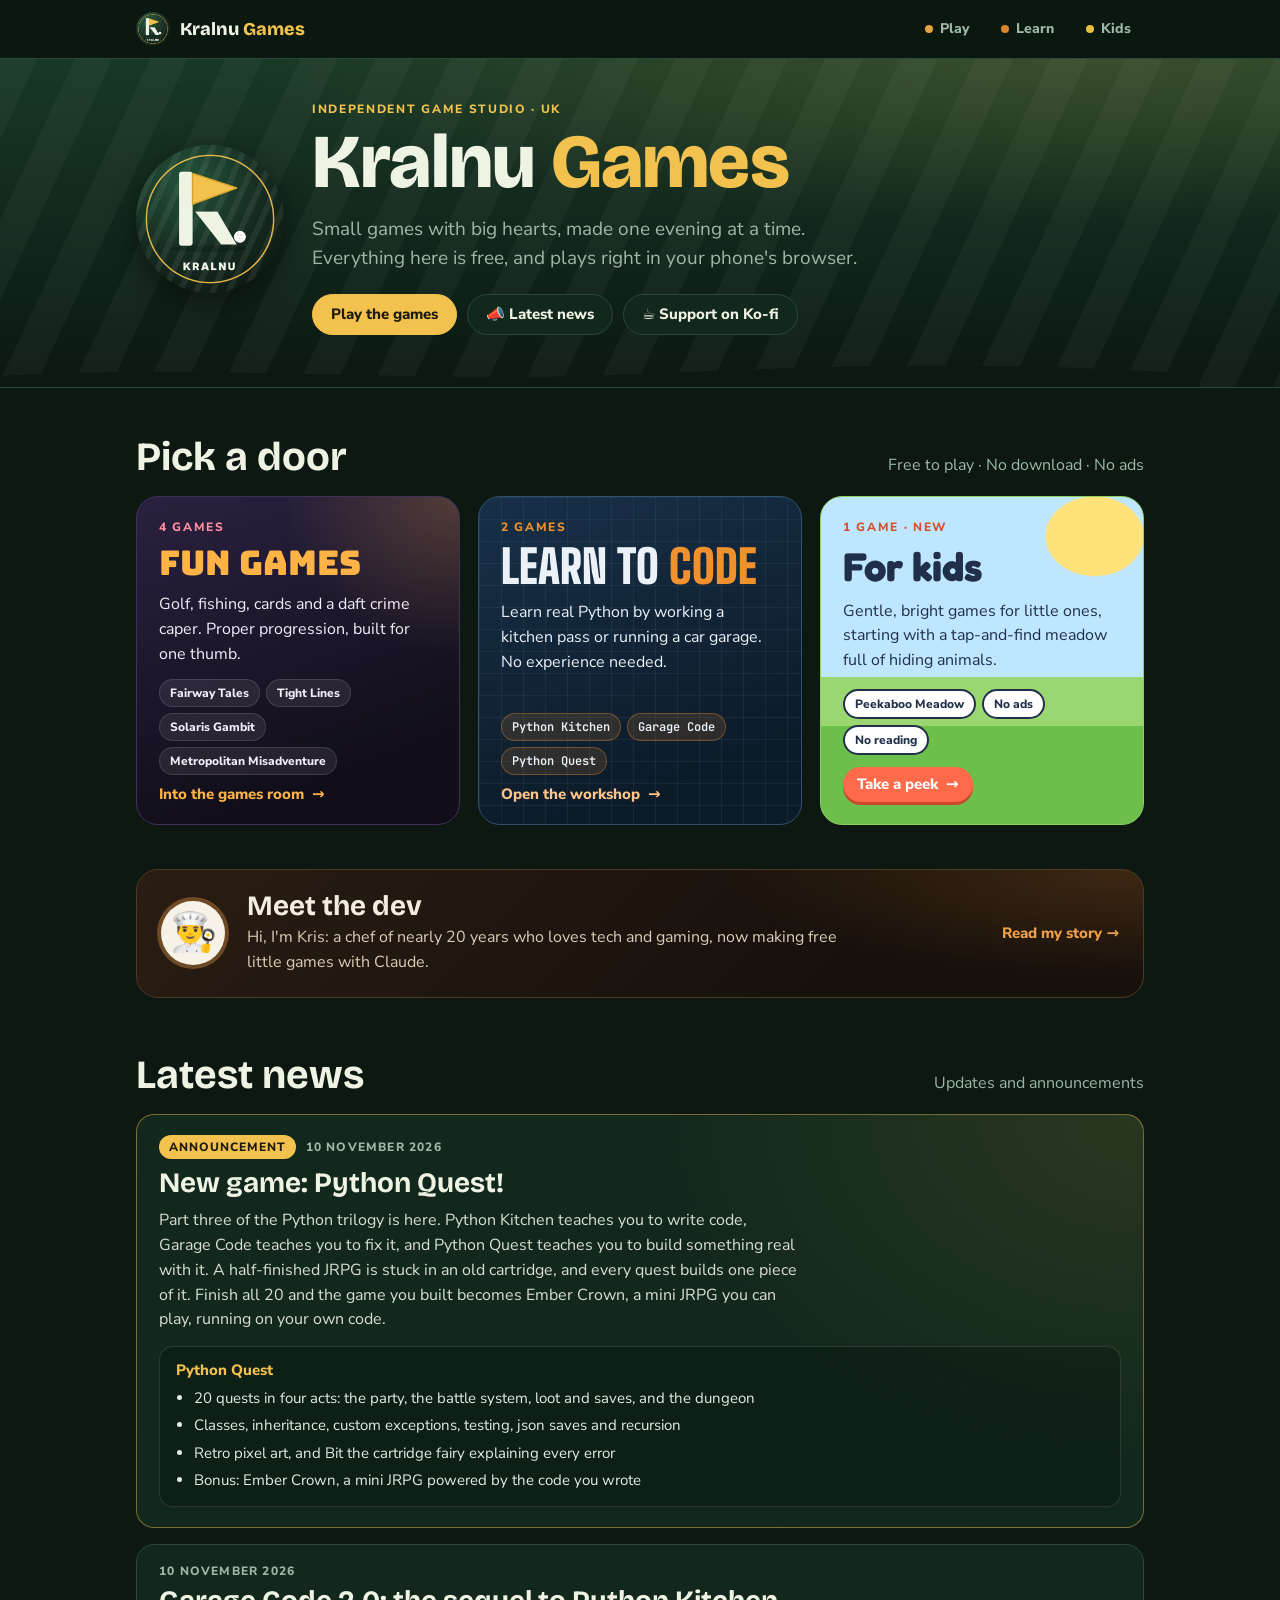
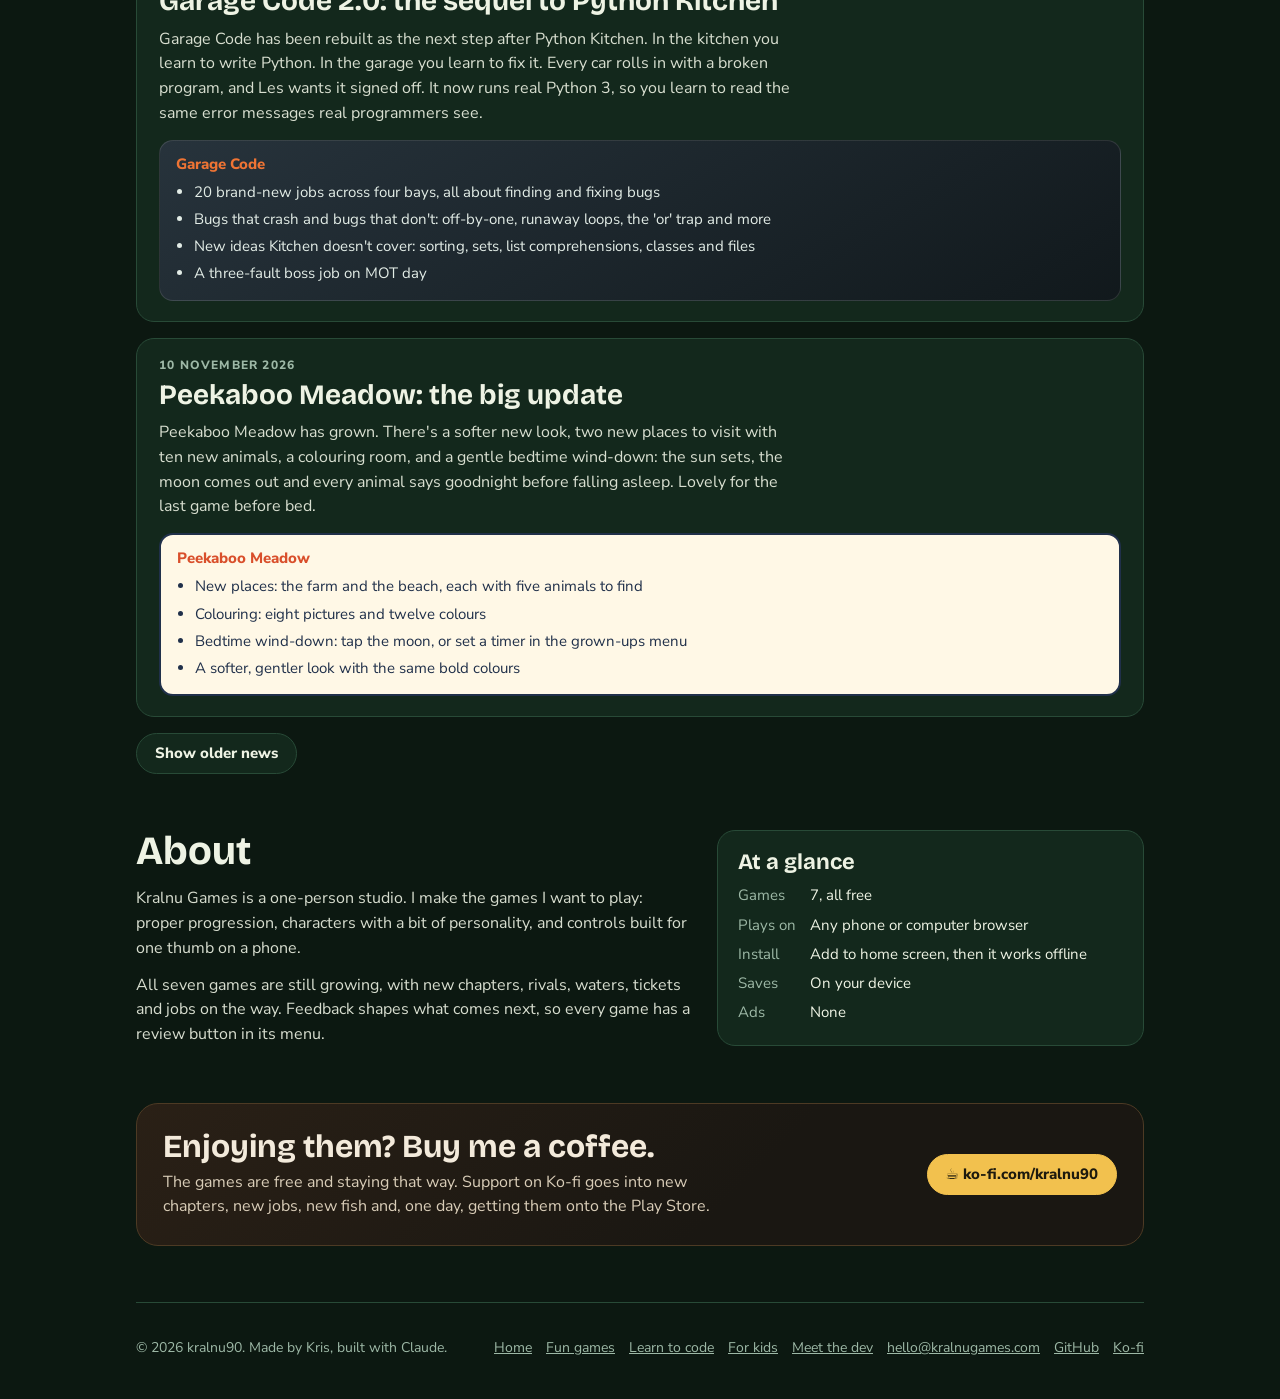
==== commit d1854176: "Python Quest on the hub, and fix the nested Learn page cards Co-Authored-By: Claude Opus 5.5 <norepl" ====
--- a/index.html
+++ b/index.html
@@ -58,7 +58,7 @@
         <span class="count">2 games</span>
         <h3>Learn to <span>code</span></h3>
         <p>Learn real Python by working a kitchen pass or running a car garage. No experience needed.</p>
-        <ul><li>Python Kitchen</li><li>Garage Code</li></ul>
+        <ul><li>Python Kitchen</li><li>Garage Code</li><li>Python Quest</li></ul>
         <span class="go">Open the workshop</span>
       </a>
       <a class="door kids" href="/kids/">
--- a/site.css
+++ b/site.css
@@ -186,6 +186,17 @@
 .gc .latest{border-color:var(--gc-orange)}
 .gc .phone{background:#0c0f12;box-shadow:0 18px 40px rgba(0,0,0,.5),0 0 60px rgba(239,116,52,.16),inset 0 0 0 1px rgba(255,255,255,.08)}
 
+/* Python Quest: a night-sky JRPG window with a gold border */
+.game.pq{border:3px solid #e9edff;box-shadow:0 0 0 3px #05051a;background:linear-gradient(170deg,#2b3cc0,#0f186a 75%)}
+.pq .tagline{color:#f2c14e}
+.pq h3 span{color:#f2c14e}
+.pq .bark{border-radius:6px;color:#14102a;background:#e9edff}
+.pq .bark small{color:#5a2f9a}
+.pq .feat li::before{left:2px;top:.45em;width:10px;height:10px;background:#f2c14e;box-shadow:2px 2px 0 #b5852a}
+.pq .btn.gold{background:#f2c14e;border-color:#f2c14e;color:#1d1508}
+.pq .latest{border-color:#f2c14e}
+.pq .phone{background:#05051a;box-shadow:0 18px 40px rgba(0,0,0,.5),0 0 60px rgba(111,184,255,.2),inset 0 0 0 1px rgba(255,255,255,.08)}
+
 /* news */
 .news-list{display:grid;gap:16px}
 .post{border:1px solid var(--line);border-radius:18px;padding:20px 22px;background:var(--turf);display:grid;gap:10px}
@@ -246,7 +257,7 @@
 .learn-hero .code{margin-top:20px;font:600 14px/1.7 "JetBrains Mono",ui-monospace,monospace;background:#0a1520;border:1px solid var(--line);border-radius:12px;padding:12px 16px;max-width:460px;color:#cfe0ee;overflow-x:auto;white-space:pre}
 .learn-hero .code .k{color:#ffc58a}.learn-hero .code .s{color:#9fe0b0}.learn-hero .code .c{color:#6f8aa3}
 .learn h2{text-transform:uppercase;letter-spacing:.01em}
-.compare{display:grid;grid-template-columns:repeat(2,minmax(0,1fr));gap:16px}
+.compare{display:grid;grid-template-columns:repeat(auto-fit,minmax(min(100%,220px),1fr));gap:16px}
 .compare .card h3{text-transform:uppercase;font-size:28px}
 .compare .card p{margin:0;color:var(--chalk);opacity:.9}
 .compare dl{margin:4px 0 0;display:grid;grid-template-columns:auto 1fr;gap:6px 14px;font-size:15px}
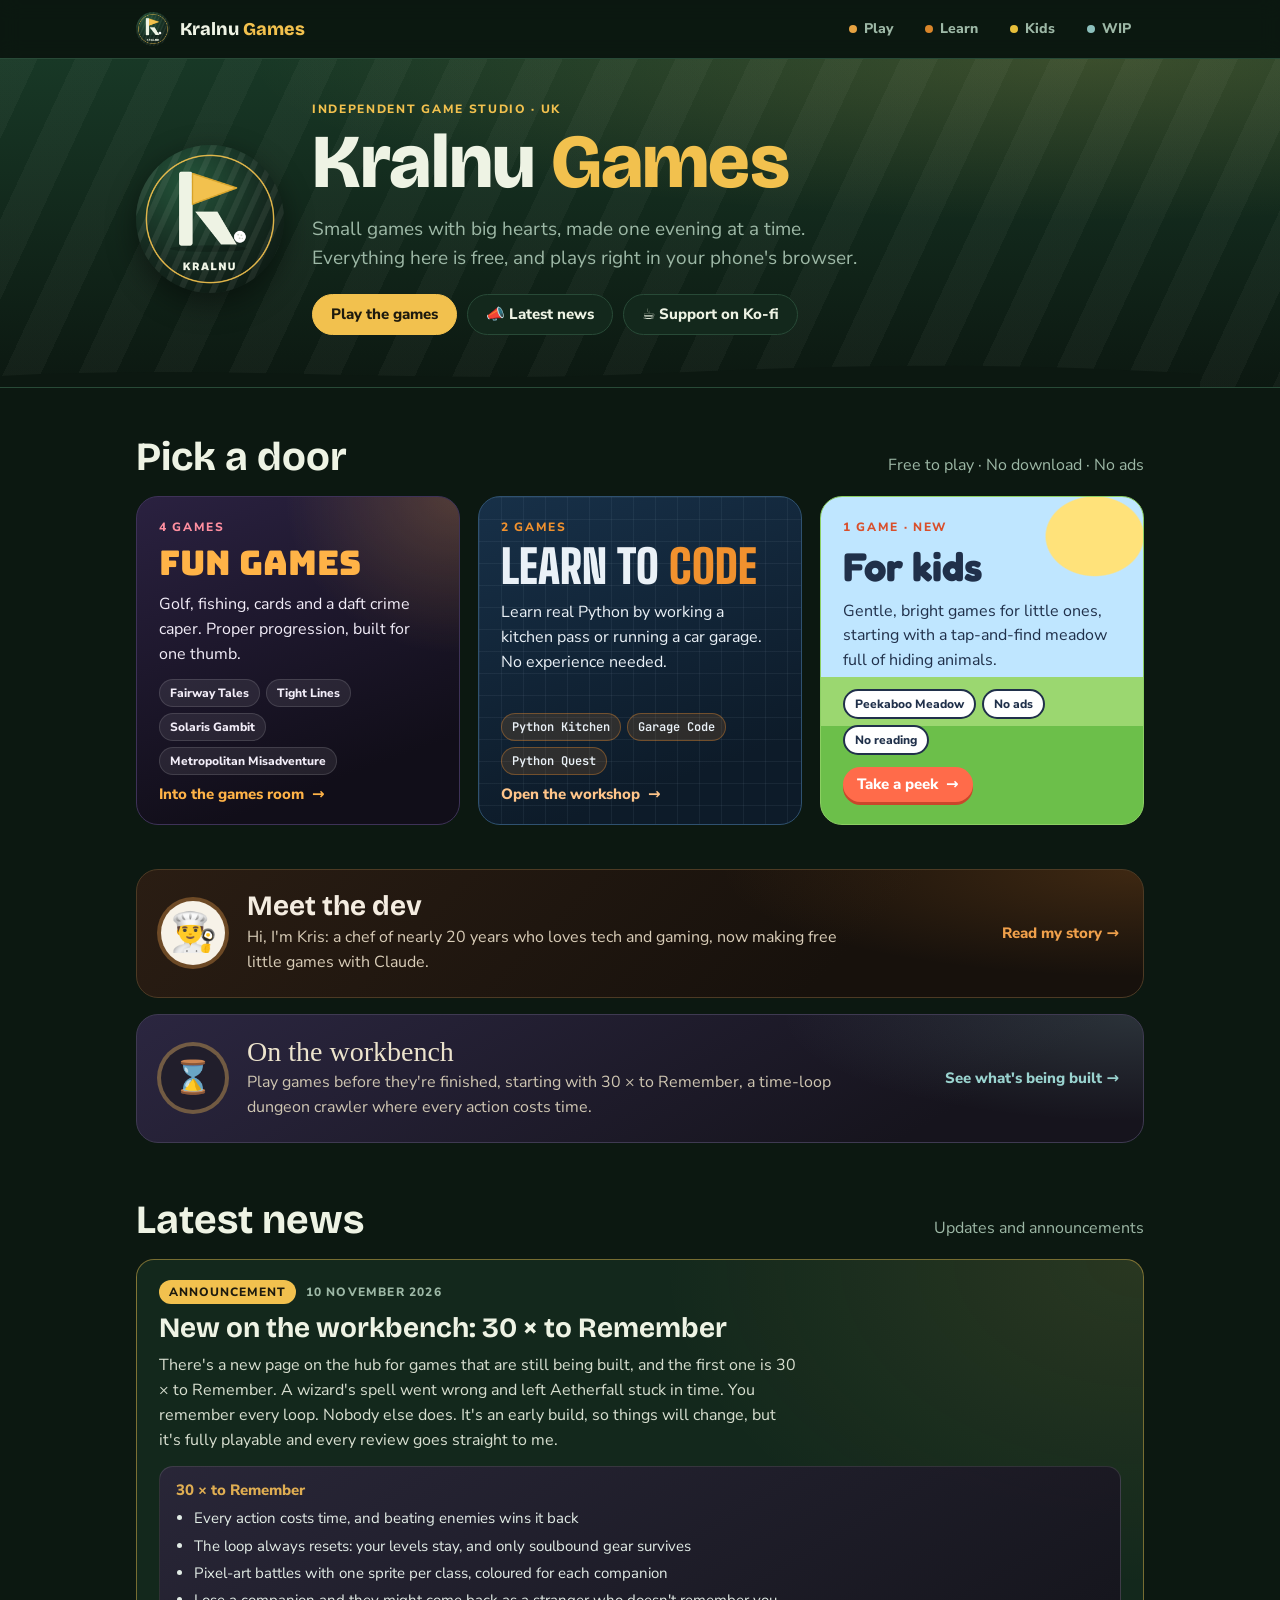
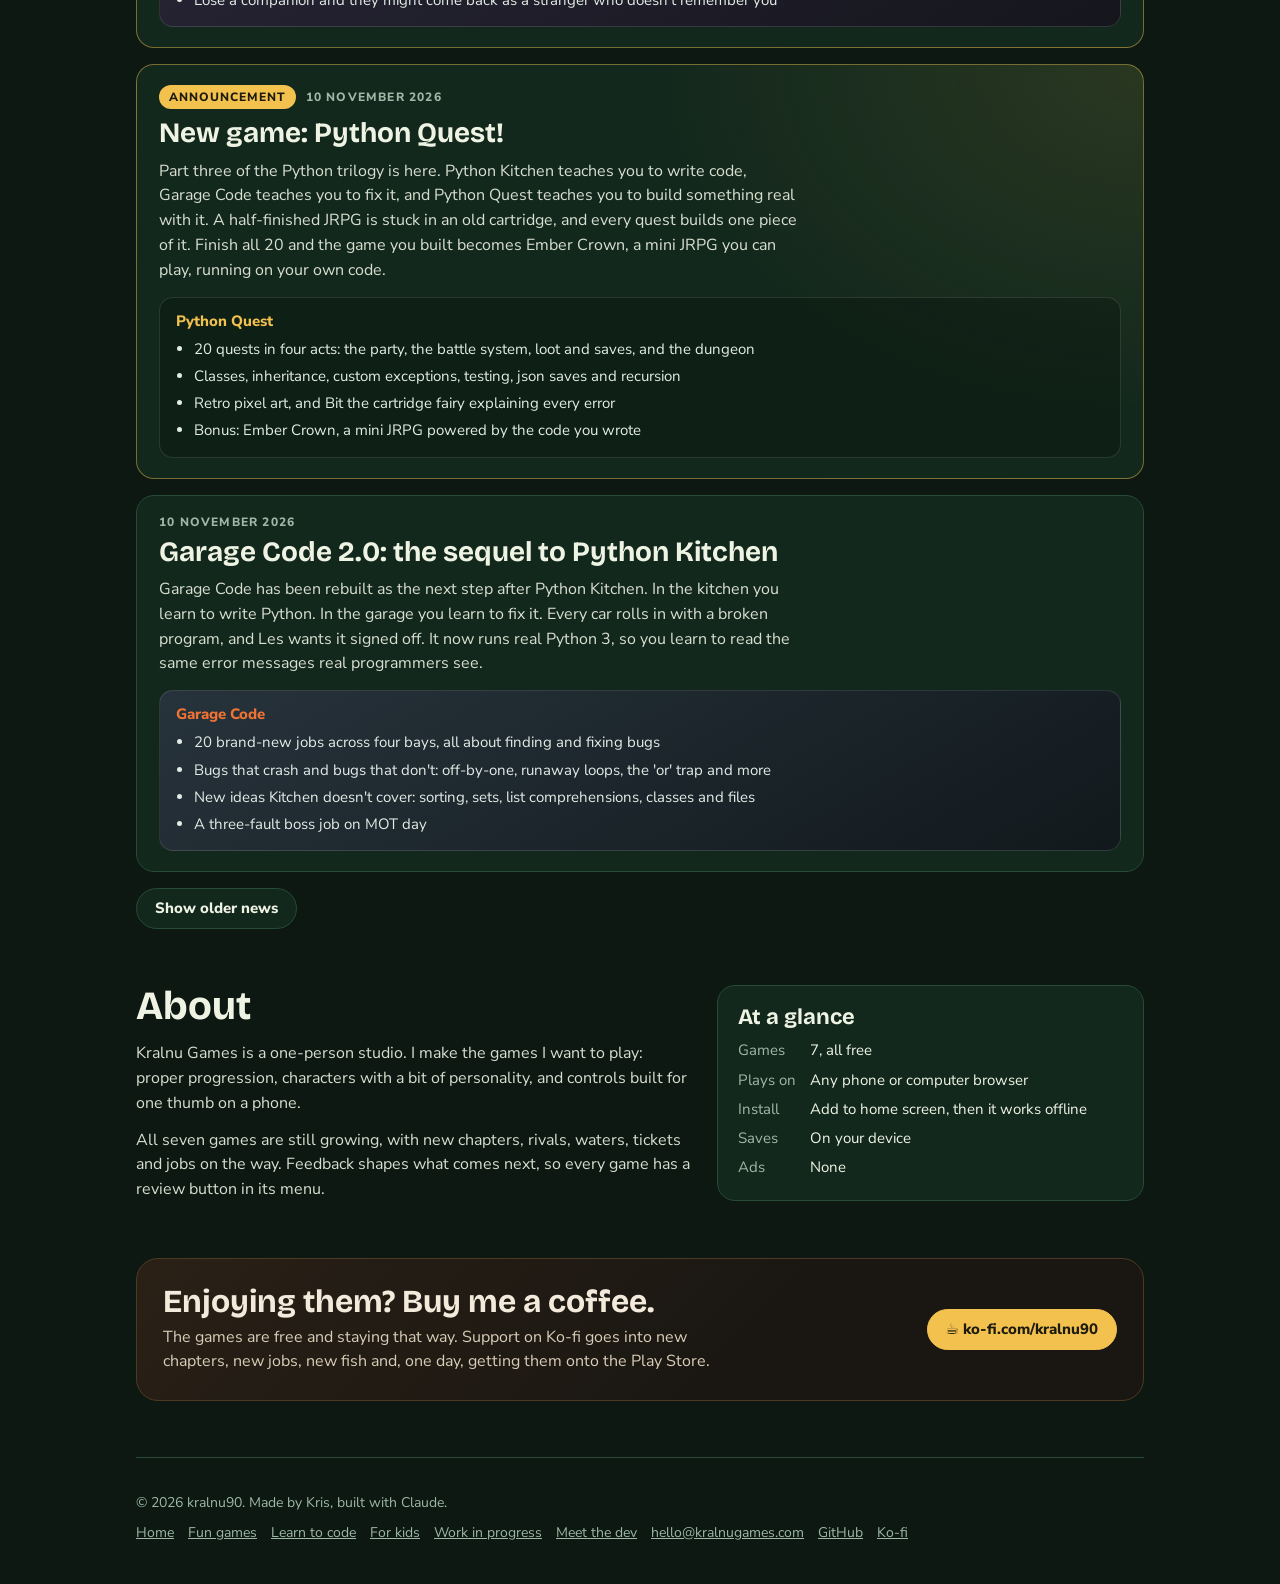
==== commit 10c603e0: "New WIP page with 30 × to Remember, plus WIP links on every page Co-Authored-By: Claude Opus 5.5 <no" ====
--- a/index.html
+++ b/index.html
@@ -14,15 +14,15 @@
 <link rel="icon" href="/favicon.png">
 <link rel="preconnect" href="https://fonts.googleapis.com">
 <link rel="preconnect" href="https://fonts.gstatic.com" crossorigin>
-<link rel="stylesheet" href="https://fonts.googleapis.com/css2?family=Alegreya+SC:wght@700&family=Bungee&family=Big+Shoulders+Display:wght@700;900&family=JetBrains+Mono:wght@600&family=Bricolage+Grotesque:opsz,wght@12..96,600;12..96,800&family=Nunito+Sans:opsz,wght@6..12,400;6..12,600;6..12,800&family=Fredoka:wght@500;700&display=swap">
-<link rel="stylesheet" href="/site.css?v=4">
+<link rel="stylesheet" href="https://fonts.googleapis.com/css2?family=Alegreya+SC:wght@700&family=IM+Fell+English+SC&family=Bungee&family=Big+Shoulders+Display:wght@700;900&family=JetBrains+Mono:wght@600&family=Bricolage+Grotesque:opsz,wght@12..96,600;12..96,800&family=Nunito+Sans:opsz,wght@6..12,400;6..12,600;6..12,800&family=Fredoka:wght@500;700&display=swap">
+<link rel="stylesheet" href="/site.css?v=6">
 </head>
 <body>
 <script>if(location.hash==="#games")location.replace("/play/");</script>
 <nav class="site-nav" aria-label="Site">
   <div class="wrap nav-in">
     <a class="brand" href="/" aria-current="page"><img src="/logo-256.png" alt="Kralnu Games home" width="34" height="34"><span>Kralnu <b>Games</b></span></a>
-    <div class="nav-links"><a class="nl play" href="/play/">Play</a><a class="nl learn" href="/learn/">Learn</a><a class="nl kids" href="/kids/">Kids</a></div>
+    <div class="nav-links"><a class="nl play" href="/play/">Play</a><a class="nl learn" href="/learn/">Learn</a><a class="nl kids" href="/kids/">Kids</a><a class="nl wip" href="/wip/">WIP</a></div>
   </div>
 </nav>
 
@@ -77,6 +77,14 @@
       </div>
       <span class="go">Read my story</span>
     </a>
+    <a class="wip-teaser" href="/wip/">
+      <span class="glass" aria-hidden="true">⌛</span>
+      <div>
+        <h2>On the workbench</h2>
+        <p>Play games before they're finished, starting with 30 × to Remember, a time-loop dungeon crawler where every action costs time.</p>
+      </div>
+      <span class="go">See what's being built</span>
+    </a>
   </section>
 
   <section id="news" aria-labelledby="news-h" hidden>
@@ -113,11 +121,11 @@
 
   <footer>
     <span>© 2026 kralnu90. Made by Kris, built with Claude.</span>
-    <nav aria-label="Footer"><a href="/">Home</a><a href="/play/">Fun games</a><a href="/learn/">Learn to code</a><a href="/kids/">For kids</a><a href="/dev/">Meet the dev</a><a href="mailto:hello@kralnugames.com">hello@kralnugames.com</a><a href="https://github.com/kralnu90" target="_blank" rel="noopener">GitHub</a><a href="https://ko-fi.com/kralnu90" target="_blank" rel="noopener">Ko-fi</a></nav>
+    <nav aria-label="Footer"><a href="/">Home</a><a href="/play/">Fun games</a><a href="/learn/">Learn to code</a><a href="/kids/">For kids</a><a href="/wip/">Work in progress</a><a href="/dev/">Meet the dev</a><a href="mailto:hello@kralnugames.com">hello@kralnugames.com</a><a href="https://github.com/kralnu90" target="_blank" rel="noopener">GitHub</a><a href="https://ko-fi.com/kralnu90" target="_blank" rel="noopener">Ko-fi</a></nav>
   </footer>
   <p class="hits" id="hits" hidden aria-live="polite">You are visitor <span class="odo" id="hits-n"></span></p>
 </main>
-<script src="/news.js?v=2"></script>
+<script src="/news.js?v=3"></script>
 <script>
 /* Hit counter: free Abacus service, counts once per browser session so refreshes don't inflate it. */
 (function(){
--- a/site.css
+++ b/site.css
@@ -14,7 +14,7 @@
   --gc-a:#2a3440; --gc-b:#12171d; --gc-orange:#ef7434; --gc-yellow:#f3c614;
   --tl-a:#1f4a52; --tl-b:#0d1f22; --tl-brass:#dcaa48; --tl-float:#e3593c;
   /* section colours, used by the nav and the doorways on every page */
-  --play:#ffb347; --learn:#f0912e; --kids:#ffd23f;
+  --play:#ffb347; --learn:#f0912e; --kids:#ffd23f; --wip:#9ad3cf;
 }
 body.play{--ground:#110e19;--turf:#1b1727;--line:#33294a;--chalk:#f2edf8;--mist:#b4a9c8;--flag:#ffb347;--flag-ink:#24160a}
 body.learn{--ground:#0d1b29;--turf:#132637;--line:#284560;--chalk:#eaf1f7;--mist:#9db3c8;--flag:#f0912e;--flag-ink:#1f1206;--display:"Big Shoulders Display",Impact,"Arial Narrow",sans-serif}
@@ -40,7 +40,7 @@
 .nav-links{display:flex;gap:6px}
 .nl{display:inline-flex;align-items:center;gap:7px;text-decoration:none;font:800 14px/1 var(--body);padding:9px 12px;border-radius:999px;border:1px solid transparent;color:var(--mist)}
 .nl::before{content:"";width:8px;height:8px;border-radius:50%;background:currentColor;opacity:.9}
-.nl.play::before{background:var(--play)} .nl.learn::before{background:var(--learn)} .nl.kids::before{background:var(--kids)}
+.nl.play::before{background:var(--play)} .nl.learn::before{background:var(--learn)} .nl.kids::before{background:var(--kids)} .nl.wip::before{background:var(--wip)}
 .nl:hover{color:var(--chalk);border-color:var(--line)}
 .nl[aria-current="page"]{color:var(--chalk);border-color:var(--line);background:var(--turf)}
 body.kids .nl.kids::before{background:#ffb703}
@@ -215,6 +215,7 @@
 .change.mm{background:linear-gradient(150deg,rgba(58,42,62,.85),rgba(20,18,24,.85))} .change.mm h4{color:var(--mm-amber)}
 .change.pk{background:linear-gradient(150deg,rgba(42,50,56,.9),rgba(17,21,24,.9))} .change.pk h4{color:var(--pk-lamp)}
 .change.gc{background:linear-gradient(150deg,rgba(42,52,64,.9),rgba(18,23,29,.9))} .change.gc h4{color:var(--gc-orange)}
+.change.tr{background:linear-gradient(150deg,rgba(43,38,58,.92),rgba(22,20,29,.92))} .change.tr h4{color:#e0ae52}
 .more{justify-self:start;font-family:var(--body)}
 .news-empty{color:var(--mist)}
 
@@ -360,3 +361,37 @@
 @media (max-width:600px){.sun{top:14px;right:16px;width:54px;box-shadow:0 0 0 8px rgba(255,210,63,.3),0 0 0 16px rgba(255,210,63,.15)}.kids-hero .wrap{padding-top:84px}}
 @media (max-width:440px){.brand span{display:none}.nl{padding:9px 10px}.promise{grid-template-columns:1fr}}
 @media (prefers-reduced-motion:reduce){.btn,.door{transition:none}.pk .heat i,.sun{animation:none}}
+
+/* work in progress: time magic. Night blue, brass and rift teal, from 30 × to Remember */
+body.wip{--ground:#16141d;--turf:#211e2b;--line:#3a3547;--chalk:#ece3cc;--mist:#a79f8d;--flag:#e0ae52;--flag-ink:#1d1606}
+.wip-hero{background:radial-gradient(40% 70% at 85% 10%,rgba(154,211,207,.20),transparent 60%),radial-gradient(30% 50% at 85% 10%,rgba(127,110,192,.25),transparent 70%),linear-gradient(180deg,#242036,var(--ground))}
+.wip-hero h1{font-family:"IM Fell English SC",Georgia,serif;font-weight:400;letter-spacing:0;font-size:clamp(40px,8vw,72px);line-height:1}
+.wip-hero h1 span{color:#9ad3cf}
+.wip-hero .eyebrow{color:#e0ae52}
+.game.tr{background:radial-gradient(70% 90% at 100% 0%,rgba(154,211,207,.12),transparent 60%),linear-gradient(150deg,#2b2640,#16141d 70%);border-color:#3f3a52;color:#ece3cc}
+.tr .tagline{color:#9ad3cf}
+.tr h3{font-family:"IM Fell English SC",Georgia,serif;font-weight:400}
+.tr h3 span{color:#e0ae52}
+.tr .feat li{color:#ece3cc}
+.tr .feat li::before{background:#e0ae52;border-radius:1px;width:8px;height:8px}
+.tr .fact{font-family:"Spline Sans Mono",ui-monospace,monospace;font-weight:700;background:rgba(0,0,0,.3);border-color:#3f3a52;color:#ece3cc}
+.tr .btn.gold{background:#e0ae52;border-color:#e0ae52;color:#1d1606}
+.tr .latest{border-left-color:#e0ae52;color:#ddd3bd}
+.tr .phone{background:#0d0c12;box-shadow:0 18px 40px rgba(0,0,0,.5),0 0 60px rgba(154,211,207,.16),inset 0 0 0 1px rgba(255,255,255,.08)}
+.tr .phone img{background:#16141d}
+.wip-how{margin-top:44px}
+.wip-how h2{font-size:clamp(22px,3.4vw,28px)}
+.wip-steps{display:grid;grid-template-columns:repeat(3,minmax(0,1fr));gap:14px;margin-top:14px}
+.wip-steps div{border:1px solid var(--line);border-radius:16px;padding:16px 18px;background:var(--turf)}
+.wip-steps b{display:block;font:800 16px/1.3 var(--body);color:#e0ae52}
+.wip-steps p{margin:6px 0 0;color:var(--mist);font-size:15px}
+.wip-teaser{margin-top:16px;display:grid;grid-template-columns:auto minmax(0,1fr) auto;gap:16px 22px;align-items:center;border-radius:22px;padding:22px 24px;border:1px solid #3f3a52;background:radial-gradient(60% 140% at 100% 0%,rgba(154,211,207,.16),transparent 60%),linear-gradient(150deg,#2b2640,#16141d 80%);color:#ece3cc;text-decoration:none;transition:transform .15s,box-shadow .15s}
+.wip-teaser:hover{transform:translateY(-2px);box-shadow:0 14px 30px rgba(0,0,0,.35)}
+.wip-teaser .glass{font-size:32px;line-height:1;width:64px;height:64px;display:grid;place-items:center;border-radius:50%;background:#211e2b;box-shadow:0 0 0 4px rgba(224,174,82,.4)}
+.wip-teaser h2{font-size:clamp(22px,3.4vw,28px);font-family:"IM Fell English SC",Georgia,serif;font-weight:400}
+.wip-teaser p{margin:4px 0 0;color:#cfc6b2;max-width:60ch}
+.wip-teaser .go{font:800 15px/1 var(--body);color:#9ad3cf;white-space:nowrap}
+.wip-teaser .go::after{content:" →"}
+@media (max-width:760px){.wip-steps{grid-template-columns:1fr}}
+@media (max-width:600px){.wip-teaser{grid-template-columns:auto minmax(0,1fr)}.wip-teaser .go{grid-column:1/-1}}
+@media (prefers-reduced-motion:reduce){.wip-teaser{transition:none}}
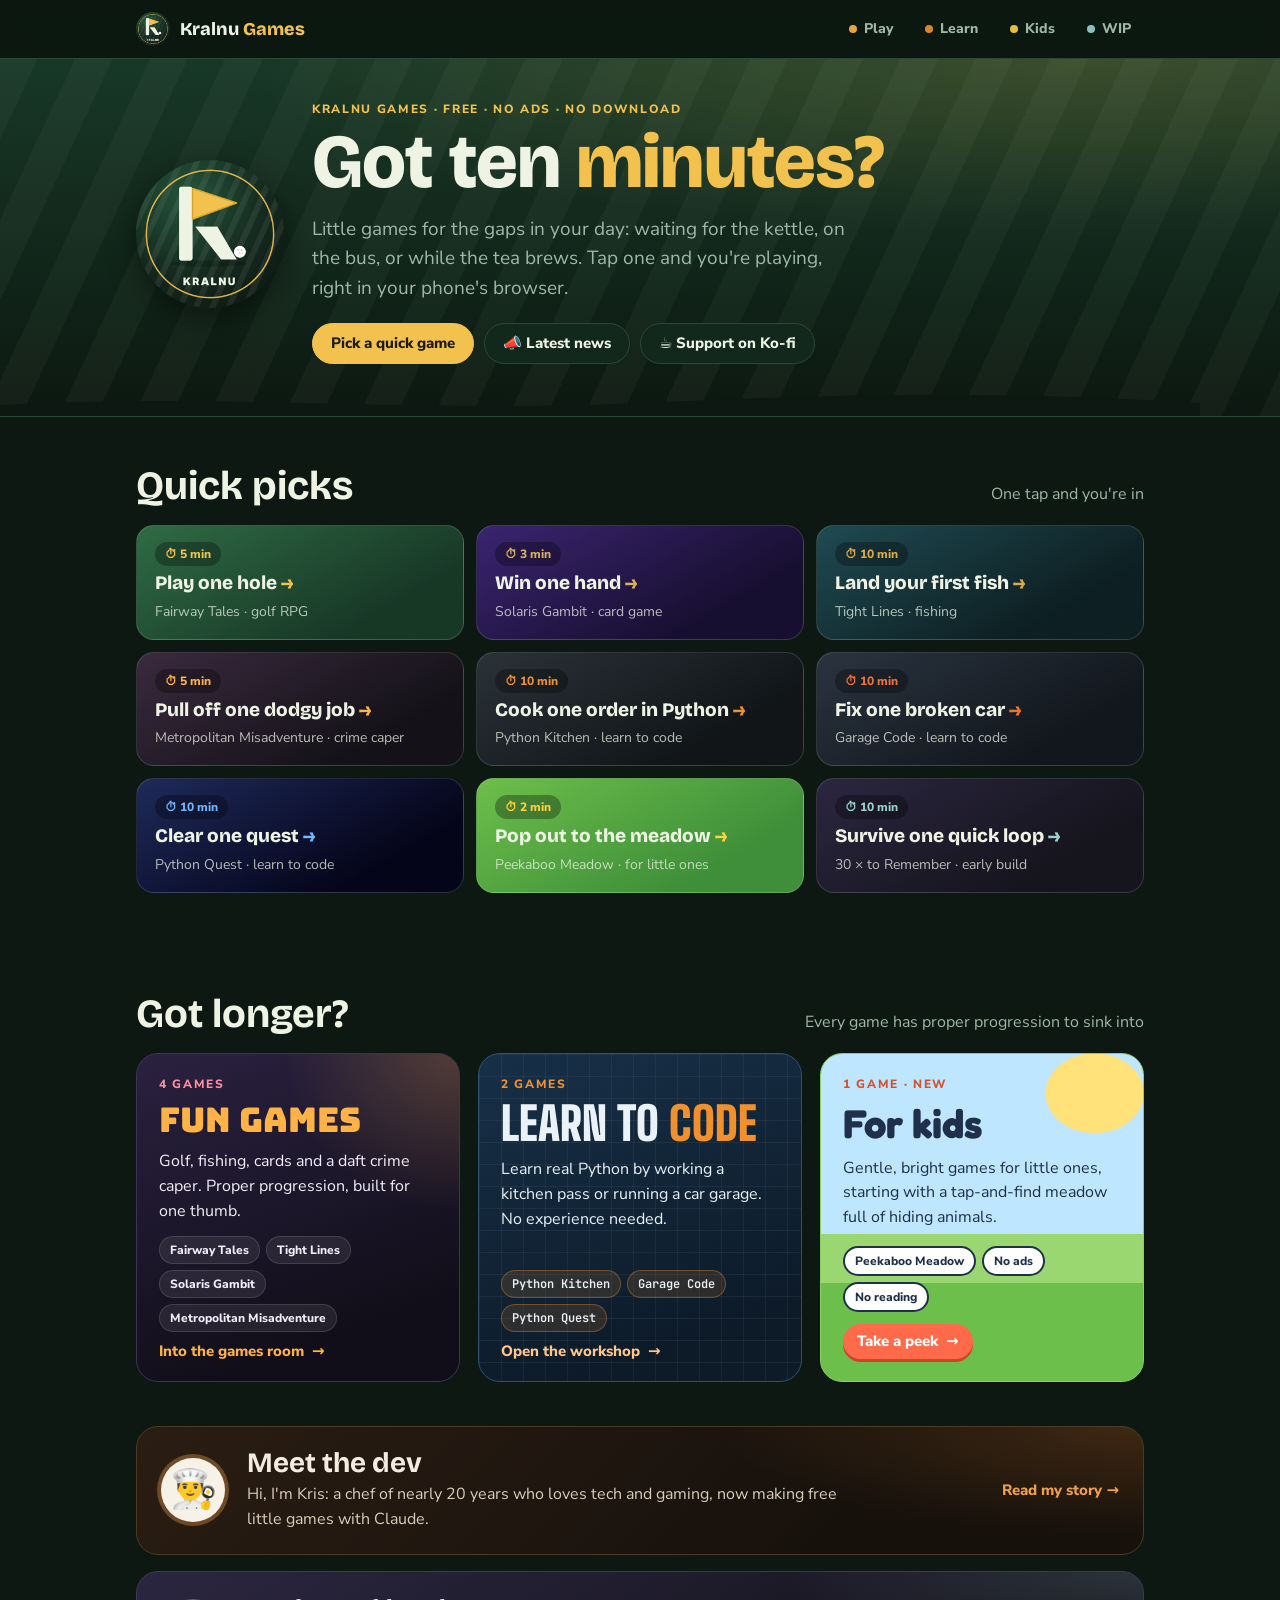
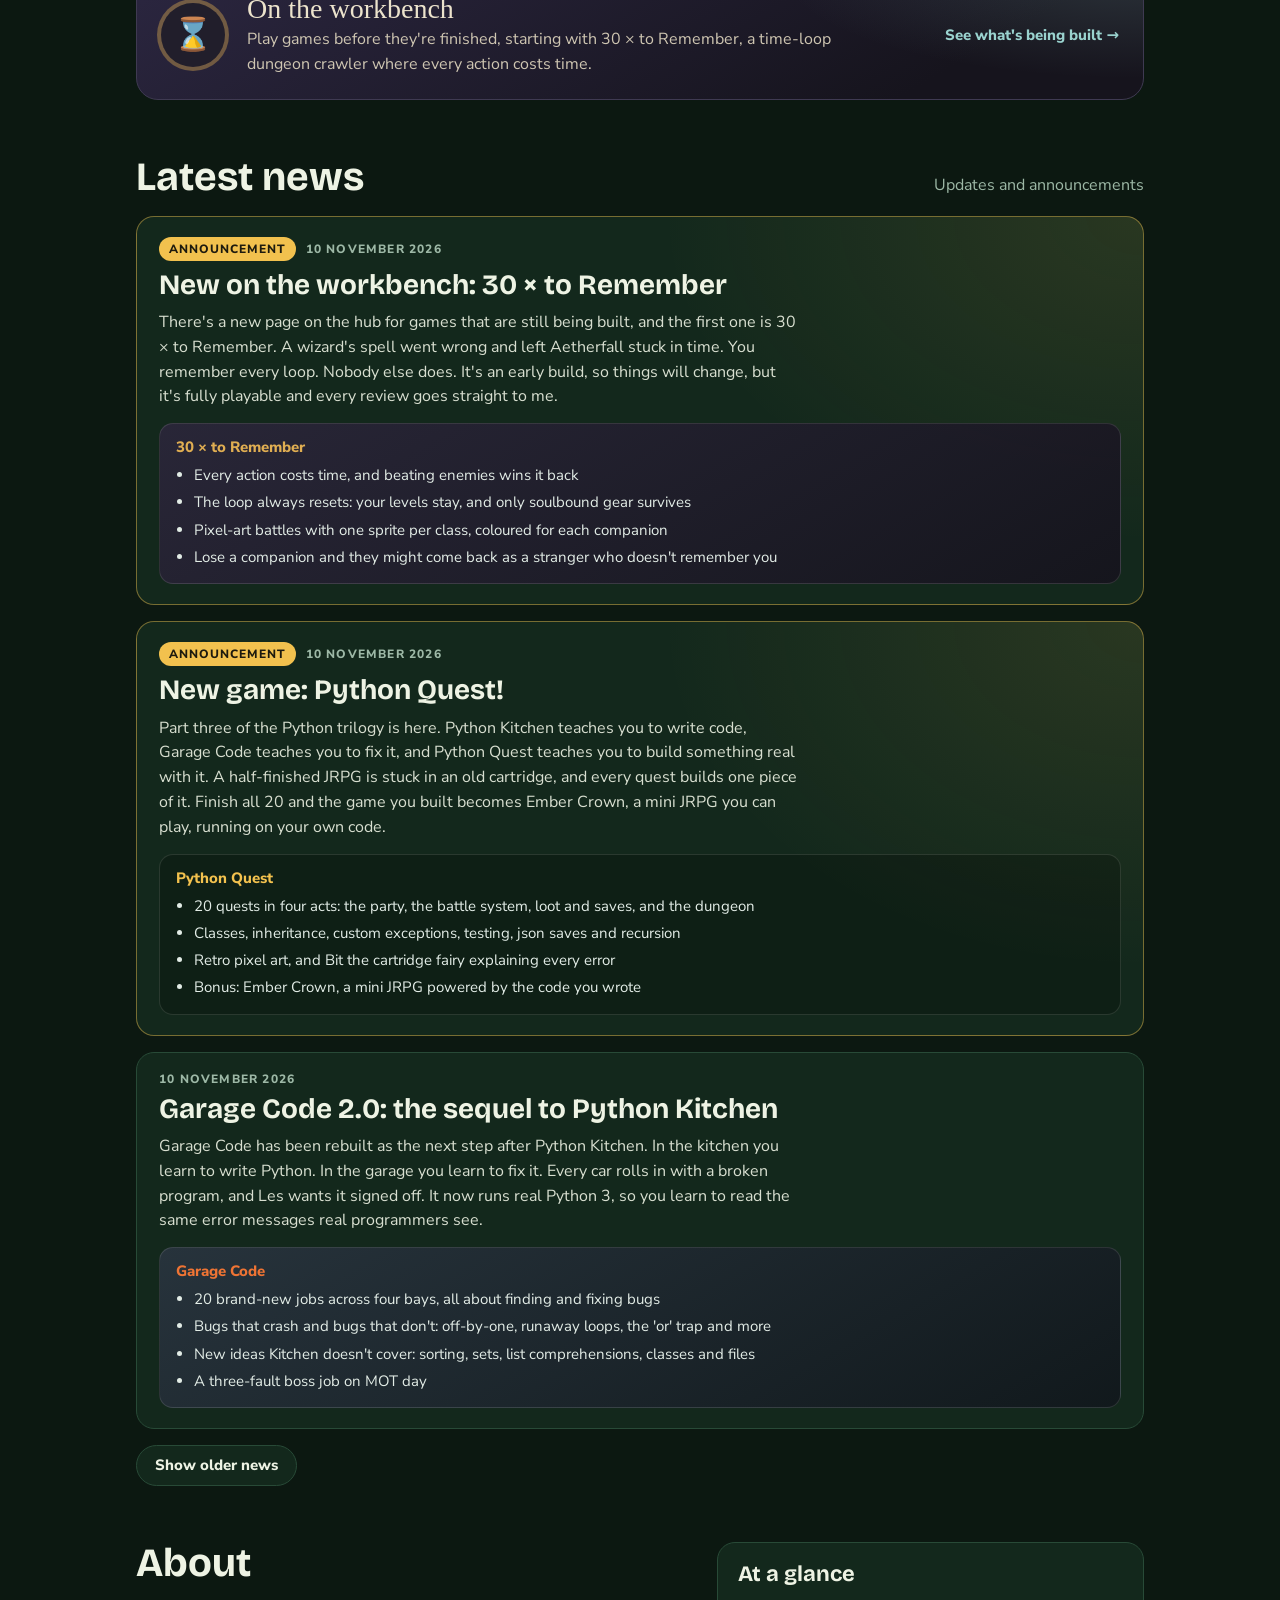
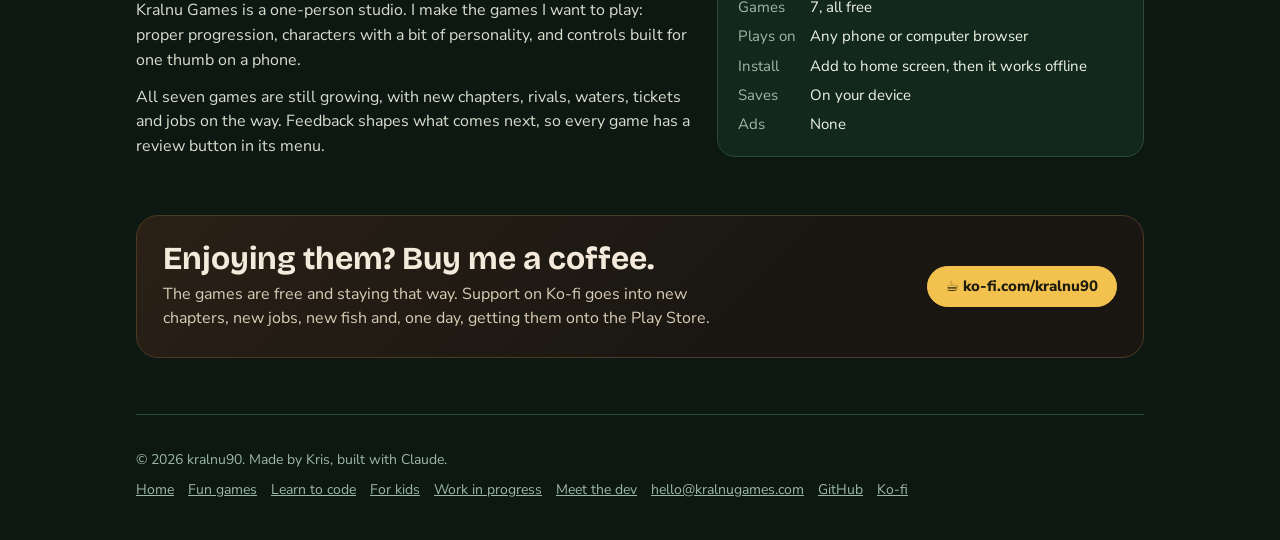
==== commit 1abacd74: "Preview: 'Got ten minutes?' front page with quick picks Co-Authored-By: Claude Opus 5.5 <noreply@ant" ====
--- a/index.html
+++ b/index.html
@@ -15,7 +15,7 @@
 <link rel="preconnect" href="https://fonts.googleapis.com">
 <link rel="preconnect" href="https://fonts.gstatic.com" crossorigin>
 <link rel="stylesheet" href="https://fonts.googleapis.com/css2?family=Alegreya+SC:wght@700&family=IM+Fell+English+SC&family=Bungee&family=Big+Shoulders+Display:wght@700;900&family=JetBrains+Mono:wght@600&family=Bricolage+Grotesque:opsz,wght@12..96,600;12..96,800&family=Nunito+Sans:opsz,wght@6..12,400;6..12,600;6..12,800&family=Fredoka:wght@500;700&display=swap">
-<link rel="stylesheet" href="/site.css?v=6">
+<link rel="stylesheet" href="/site.css?v=7">
 </head>
 <body>
 <script>if(location.hash==="#games")location.replace("/play/");</script>
@@ -30,11 +30,11 @@
   <div class="wrap">
     <img class="logo" src="/logo-256.png" alt="Kralnu Games logo: a K made from a flagstick and a gold flag, with a golf ball" width="148" height="148">
     <div>
-      <div class="eyebrow">Independent game studio · UK</div>
-      <h1>Kralnu <span>Games</span></h1>
-      <p>Small games with big hearts, made one evening at a time. Everything here is free, and plays right in your phone's browser.</p>
+      <div class="eyebrow">Kralnu Games · Free · No ads · No download</div>
+      <h1>Got ten <span>minutes?</span></h1>
+      <p>Little games for the gaps in your day: waiting for the kettle, on the bus, or while the tea brews. Tap one and you're playing, right in your phone's browser.</p>
       <div class="links">
-        <a class="btn gold" href="/play/">Play the games</a>
+        <a class="btn gold" href="#quick">Pick a quick game</a>
         <a class="btn" href="#news">📣 Latest news</a>
         <a class="btn" href="https://ko-fi.com/kralnu90" target="_blank" rel="noopener">☕ Support on Ko-fi</a>
       </div>
@@ -44,8 +44,23 @@
 </header>
 
 <main class="wrap">
-  <section aria-labelledby="doors-h">
-    <div class="sec-h"><h2 id="doors-h">Pick a door</h2><p>Free to play · No download · No ads</p></div>
+  <section id="quick" aria-labelledby="quick-h">
+    <div class="sec-h"><h2 id="quick-h">Quick picks</h2><p>One tap and you're in</p></div>
+    <div class="quick">
+      <a class="qp ft" href="https://kralnugames.com/Fairway-Tales/"><span class="qt">⏱ 5 min</span><b>Play one hole</b><span class="qg">Fairway Tales · golf RPG</span></a>
+      <a class="qp sg" href="https://kralnugames.com/Solaris-Gambit/"><span class="qt">⏱ 3 min</span><b>Win one hand</b><span class="qg">Solaris Gambit · card game</span></a>
+      <a class="qp tl" href="https://kralnugames.com/tight-lines/"><span class="qt">⏱ 10 min</span><b>Land your first fish</b><span class="qg">Tight Lines · fishing</span></a>
+      <a class="qp mm" href="https://kralnugames.com/metropolitan-misadventures-/"><span class="qt">⏱ 5 min</span><b>Pull off one dodgy job</b><span class="qg">Metropolitan Misadventure · crime caper</span></a>
+      <a class="qp pk" href="https://kralnugames.com/kitchen-coder/"><span class="qt">⏱ 10 min</span><b>Cook one order in Python</b><span class="qg">Python Kitchen · learn to code</span></a>
+      <a class="qp gc" href="https://kralnugames.com/garage-code/"><span class="qt">⏱ 10 min</span><b>Fix one broken car</b><span class="qg">Garage Code · learn to code</span></a>
+      <a class="qp pq" href="https://kralnugames.com/python-quest/"><span class="qt">⏱ 10 min</span><b>Clear one quest</b><span class="qg">Python Quest · learn to code</span></a>
+      <a class="qp pm" href="https://kralnugames.com/peekaboo-medows/"><span class="qt">⏱ 2 min</span><b>Pop out to the meadow</b><span class="qg">Peekaboo Meadow · for little ones</span></a>
+      <a class="qp tr" href="https://kralnugames.com/to-remember/"><span class="qt">⏱ 10 min</span><b>Survive one quick loop</b><span class="qg">30 × to Remember · early build</span></a>
+    </div>
+  </section>
+
+  <section aria-labelledby="doors-h" style="margin-top:44px">
+    <div class="sec-h"><h2 id="doors-h">Got longer?</h2><p>Every game has proper progression to sink into</p></div>
     <div class="doors">
       <a class="door play" href="/play/">
         <span class="count">4 games</span>
--- a/site.css
+++ b/site.css
@@ -395,3 +395,25 @@
 @media (max-width:760px){.wip-steps{grid-template-columns:1fr}}
 @media (max-width:600px){.wip-teaser{grid-template-columns:auto minmax(0,1fr)}.wip-teaser .go{grid-column:1/-1}}
 @media (prefers-reduced-motion:reduce){.wip-teaser{transition:none}}
+
+/* quick picks: one-tap ten-minute hooks on the front page */
+.quick{display:grid;grid-template-columns:repeat(3,minmax(0,1fr));gap:12px}
+.qp{display:grid;gap:6px;align-content:start;text-decoration:none;color:#eef3e4;border-radius:18px;padding:16px 18px;border:1px solid rgba(238,243,228,.14);background:linear-gradient(150deg,var(--qa),var(--qb) 75%);transition:transform .15s,box-shadow .15s}
+.qp:hover{transform:translateY(-2px);box-shadow:0 12px 26px rgba(0,0,0,.35)}
+.qp:focus-visible{outline:3px solid var(--flag);outline-offset:2px}
+.qp b{font:800 19px/1.2 var(--display)}
+.qp b::after{content:" →";color:var(--qc)}
+.qt{justify-self:start;font:800 12px/1 var(--body);padding:6px 10px;border-radius:999px;background:rgba(0,0,0,.3);color:var(--qc);font-variant-numeric:tabular-nums}
+.qg{font-size:14px;color:rgba(238,243,228,.75)}
+.qp.ft{--qa:var(--ft-a);--qb:var(--ft-b);--qc:#f2c14e}
+.qp.sg{--qa:var(--sg-a);--qb:var(--sg-b);--qc:var(--sg-gold)}
+.qp.tl{--qa:var(--tl-a);--qb:var(--tl-b);--qc:var(--tl-brass)}
+.qp.mm{--qa:var(--mm-a);--qb:var(--mm-b);--qc:var(--mm-amber)}
+.qp.pk{--qa:var(--pk-a);--qb:var(--pk-b);--qc:var(--pk-lamp)}
+.qp.gc{--qa:var(--gc-a);--qb:var(--gc-b);--qc:var(--gc-orange)}
+.qp.pq{--qa:#1e2a5a;--qb:#05051a;--qc:#6fb8ff}
+.qp.pm{--qa:#6cbf4a;--qb:#3f8f3a;--qc:#ffd23f}
+.qp.tr{--qa:#2b2640;--qb:#16141d;--qc:#9ad3cf}
+@media (max-width:860px){.quick{grid-template-columns:repeat(2,minmax(0,1fr))}}
+@media (max-width:440px){.quick{grid-template-columns:1fr}.qp{grid-template-columns:minmax(0,1fr) auto;align-items:center}.qp .qt{grid-column:2;grid-row:1/3;align-self:center}}
+@media (prefers-reduced-motion:reduce){.qp{transition:none}}
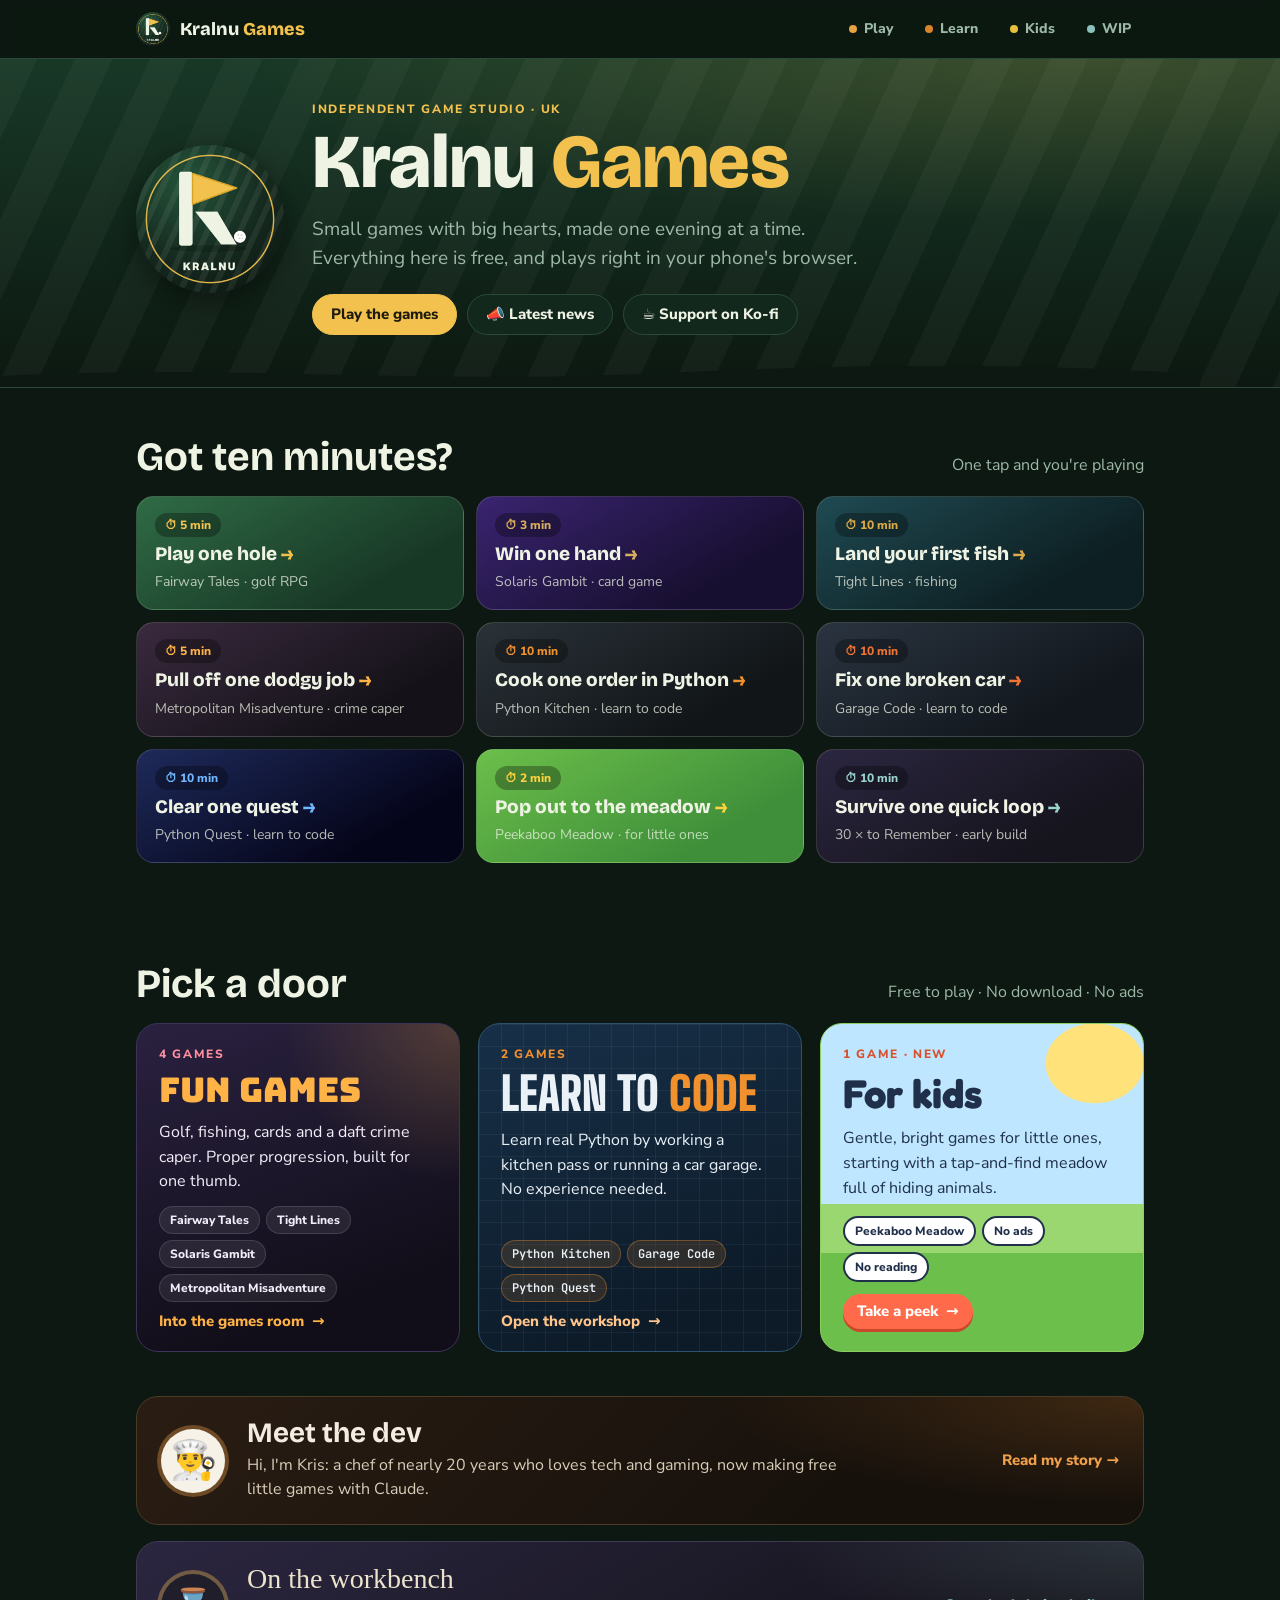
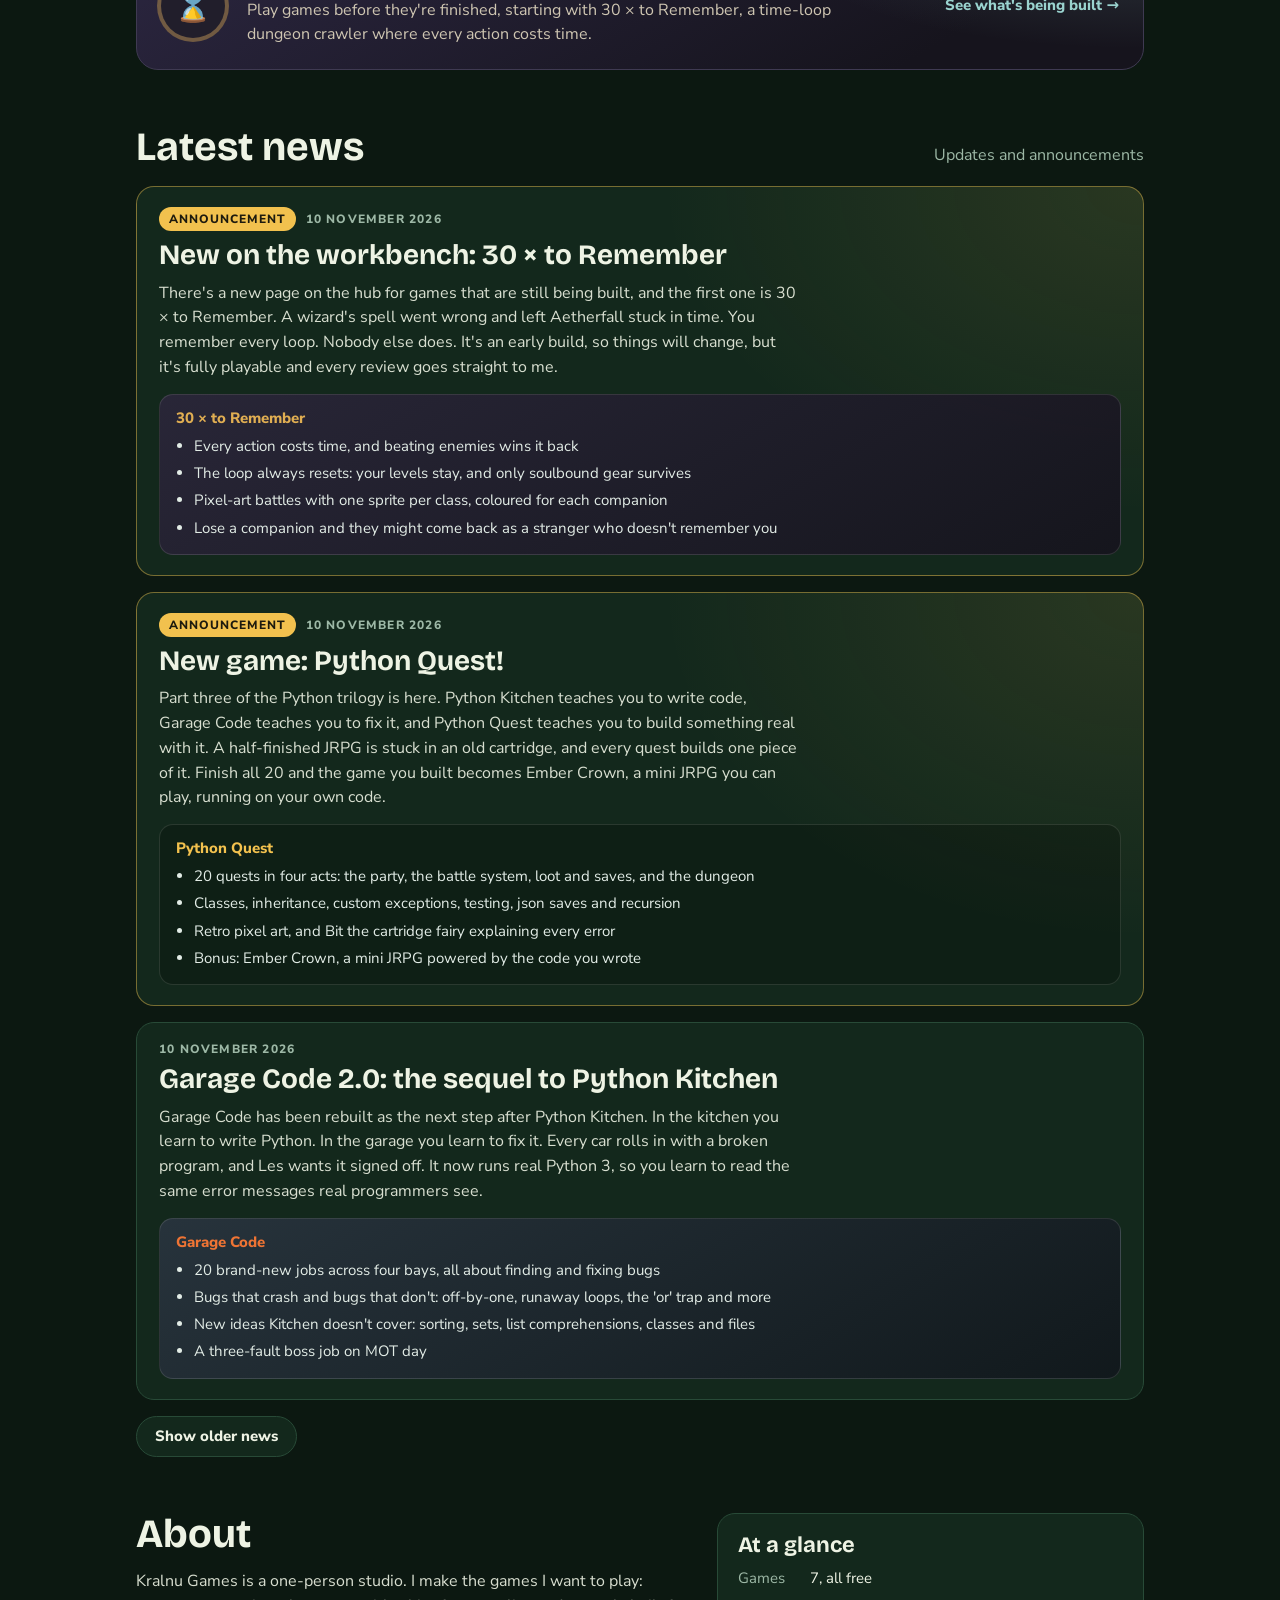
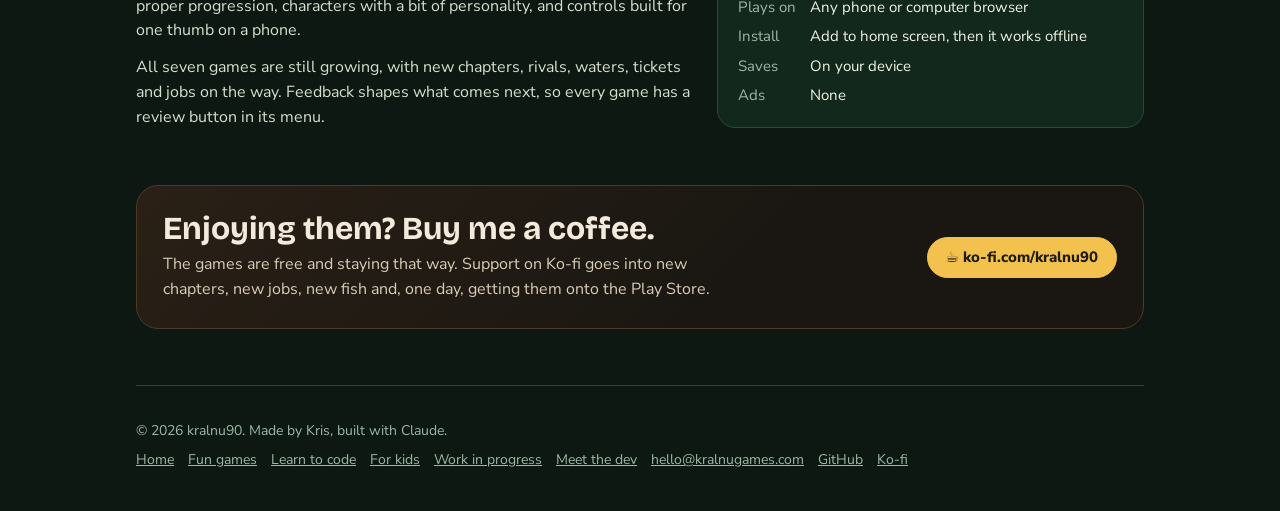
==== commit 5b174273: "Preview: keep the original header, quick picks underneath Co-Authored-By: Claude Opus 5.5 <noreply@a" ====
--- a/index.html
+++ b/index.html
@@ -30,11 +30,11 @@
   <div class="wrap">
     <img class="logo" src="/logo-256.png" alt="Kralnu Games logo: a K made from a flagstick and a gold flag, with a golf ball" width="148" height="148">
     <div>
-      <div class="eyebrow">Kralnu Games · Free · No ads · No download</div>
-      <h1>Got ten <span>minutes?</span></h1>
-      <p>Little games for the gaps in your day: waiting for the kettle, on the bus, or while the tea brews. Tap one and you're playing, right in your phone's browser.</p>
+      <div class="eyebrow">Independent game studio · UK</div>
+      <h1>Kralnu <span>Games</span></h1>
+      <p>Small games with big hearts, made one evening at a time. Everything here is free, and plays right in your phone's browser.</p>
       <div class="links">
-        <a class="btn gold" href="#quick">Pick a quick game</a>
+        <a class="btn gold" href="/play/">Play the games</a>
         <a class="btn" href="#news">📣 Latest news</a>
         <a class="btn" href="https://ko-fi.com/kralnu90" target="_blank" rel="noopener">☕ Support on Ko-fi</a>
       </div>
@@ -45,7 +45,7 @@
 
 <main class="wrap">
   <section id="quick" aria-labelledby="quick-h">
-    <div class="sec-h"><h2 id="quick-h">Quick picks</h2><p>One tap and you're in</p></div>
+    <div class="sec-h"><h2 id="quick-h">Got ten minutes?</h2><p>One tap and you're playing</p></div>
     <div class="quick">
       <a class="qp ft" href="https://kralnugames.com/Fairway-Tales/"><span class="qt">⏱ 5 min</span><b>Play one hole</b><span class="qg">Fairway Tales · golf RPG</span></a>
       <a class="qp sg" href="https://kralnugames.com/Solaris-Gambit/"><span class="qt">⏱ 3 min</span><b>Win one hand</b><span class="qg">Solaris Gambit · card game</span></a>
@@ -60,7 +60,7 @@
   </section>
 
   <section aria-labelledby="doors-h" style="margin-top:44px">
-    <div class="sec-h"><h2 id="doors-h">Got longer?</h2><p>Every game has proper progression to sink into</p></div>
+    <div class="sec-h"><h2 id="doors-h">Pick a door</h2><p>Free to play · No download · No ads</p></div>
     <div class="doors">
       <a class="door play" href="/play/">
         <span class="count">4 games</span>
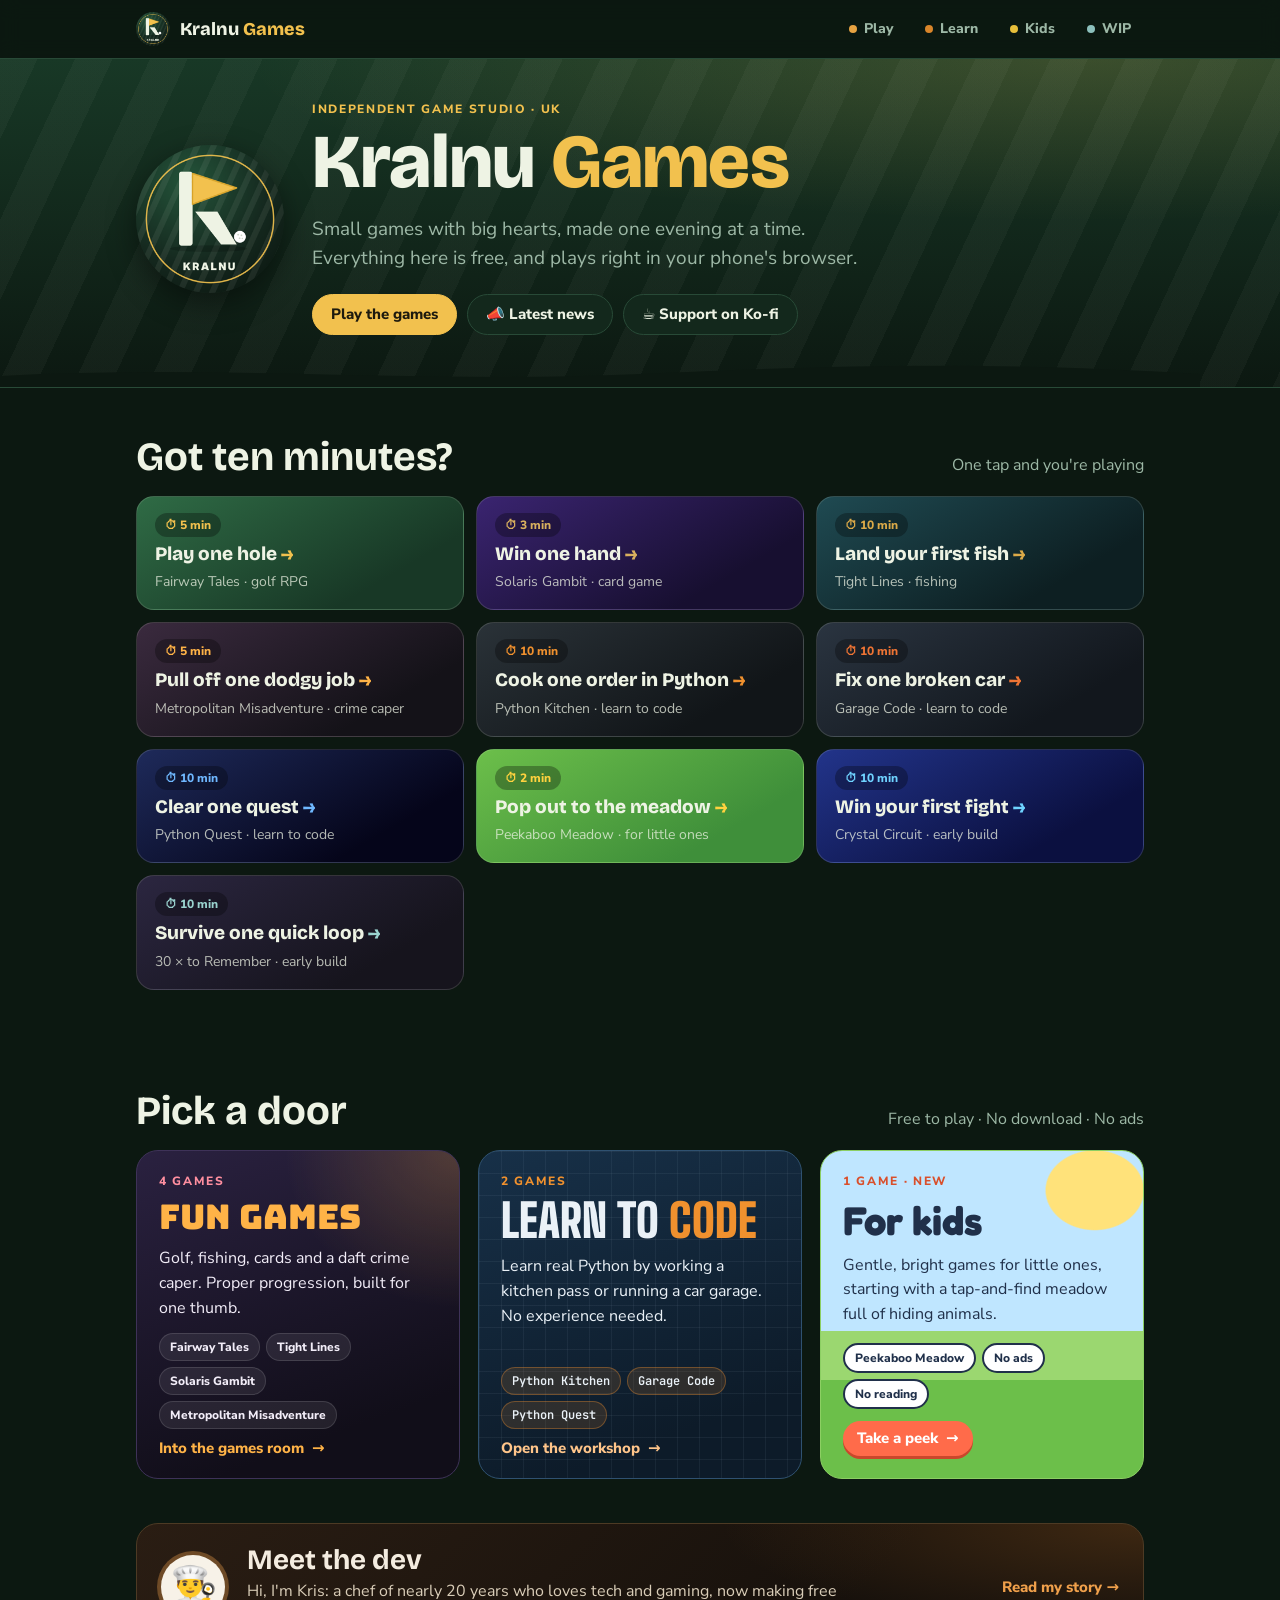
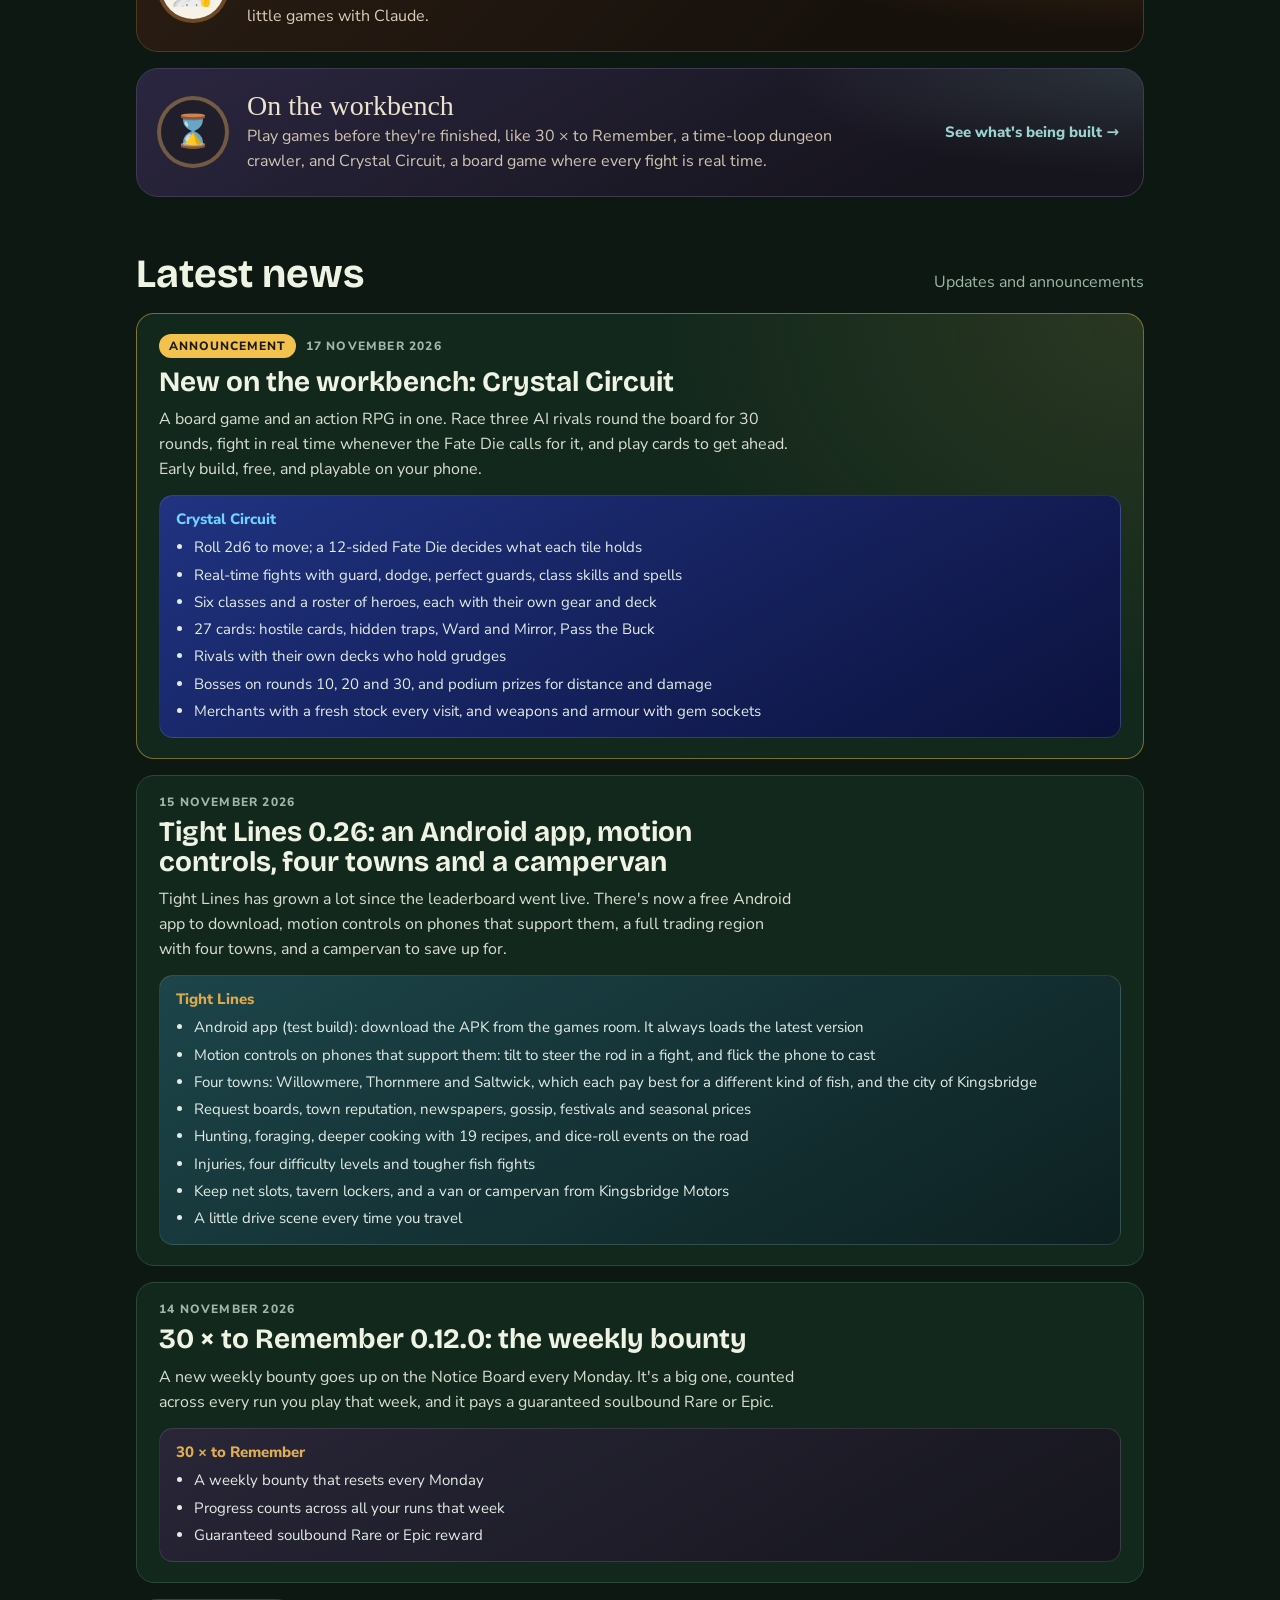
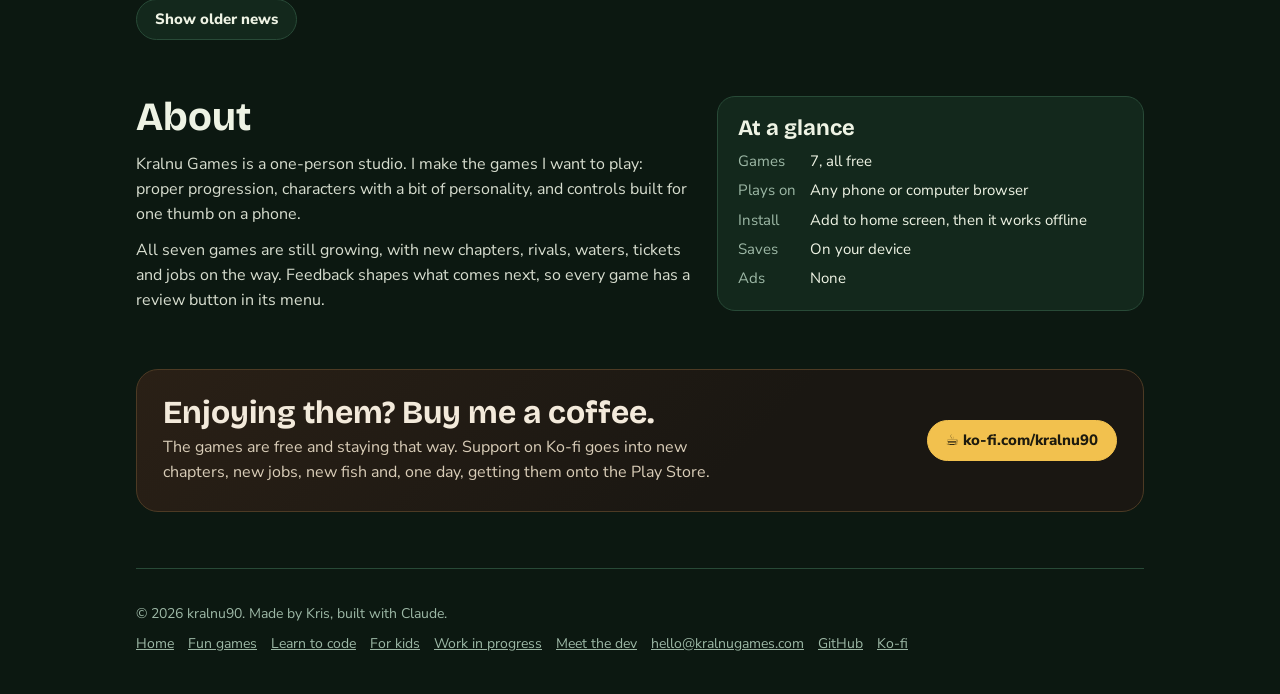
==== commit c224bb16: "Add Crystal Circuit to the workbench New WIP card, quick-play link, theme styles and an announcement" ====
--- a/index.html
+++ b/index.html
@@ -55,6 +55,7 @@
       <a class="qp gc" href="https://kralnugames.com/garage-code/"><span class="qt">⏱ 10 min</span><b>Fix one broken car</b><span class="qg">Garage Code · learn to code</span></a>
       <a class="qp pq" href="https://kralnugames.com/python-quest/"><span class="qt">⏱ 10 min</span><b>Clear one quest</b><span class="qg">Python Quest · learn to code</span></a>
       <a class="qp pm" href="https://kralnugames.com/peekaboo-medows/"><span class="qt">⏱ 2 min</span><b>Pop out to the meadow</b><span class="qg">Peekaboo Meadow · for little ones</span></a>
+      <a class="qp cc" href="https://kralnugames.com/crystal-circuit/"><span class="qt">⏱ 10 min</span><b>Win your first fight</b><span class="qg">Crystal Circuit · early build</span></a>
       <a class="qp tr" href="https://kralnugames.com/to-remember/"><span class="qt">⏱ 10 min</span><b>Survive one quick loop</b><span class="qg">30 × to Remember · early build</span></a>
     </div>
   </section>
@@ -96,7 +97,7 @@
       <span class="glass" aria-hidden="true">⌛</span>
       <div>
         <h2>On the workbench</h2>
-        <p>Play games before they're finished, starting with 30 × to Remember, a time-loop dungeon crawler where every action costs time.</p>
+        <p>Play games before they're finished, like 30 × to Remember, a time-loop dungeon crawler, and Crystal Circuit, a board game where every fight is real time.</p>
       </div>
       <span class="go">See what's being built</span>
     </a>
--- a/site.css
+++ b/site.css
@@ -417,3 +417,17 @@
 @media (max-width:860px){.quick{grid-template-columns:repeat(2,minmax(0,1fr))}}
 @media (max-width:440px){.quick{grid-template-columns:1fr}.qp{grid-template-columns:minmax(0,1fr) auto;align-items:center}.qp .qt{grid-column:2;grid-row:1/3;align-self:center}}
 @media (prefers-reduced-motion:reduce){.qp{transition:none}}
+
+.ctas-note{margin:10px 0 0;font-size:13px;line-height:1.45;color:rgba(238,243,228,.72);max-width:52ch}
+
+/* Crystal Circuit (WIP) */
+.game.cc{background:radial-gradient(70% 90% at 100% 0%,rgba(111,211,255,.14),transparent 60%),linear-gradient(150deg,#22348a,#0b1040 70%);border-color:#3a4fb5;color:#eef1ff}
+.cc .tagline{color:#6fd3ff}
+.cc h3 span{color:#e0b03a}
+.cc .feat li{color:#eef1ff}
+.cc .feat li::before{background:#6fd3ff;transform:rotate(45deg);width:8px;height:8px;border-radius:1px}
+.cc .fact{background:rgba(0,0,0,.3);border-color:#3a4fb5;color:#eef1ff}
+.cc .btn.gold{background:#e0b03a;border-color:#e0b03a;color:#1a1200}
+.cc .latest{border-left-color:#6fd3ff;color:#cfd6ff}
+.change.cc{background:linear-gradient(150deg,rgba(34,52,138,.92),rgba(11,16,64,.92))} .change.cc h4{color:#6fd3ff}
+.qp.cc{--qa:#22348a;--qb:#0b1040;--qc:#6fd3ff}
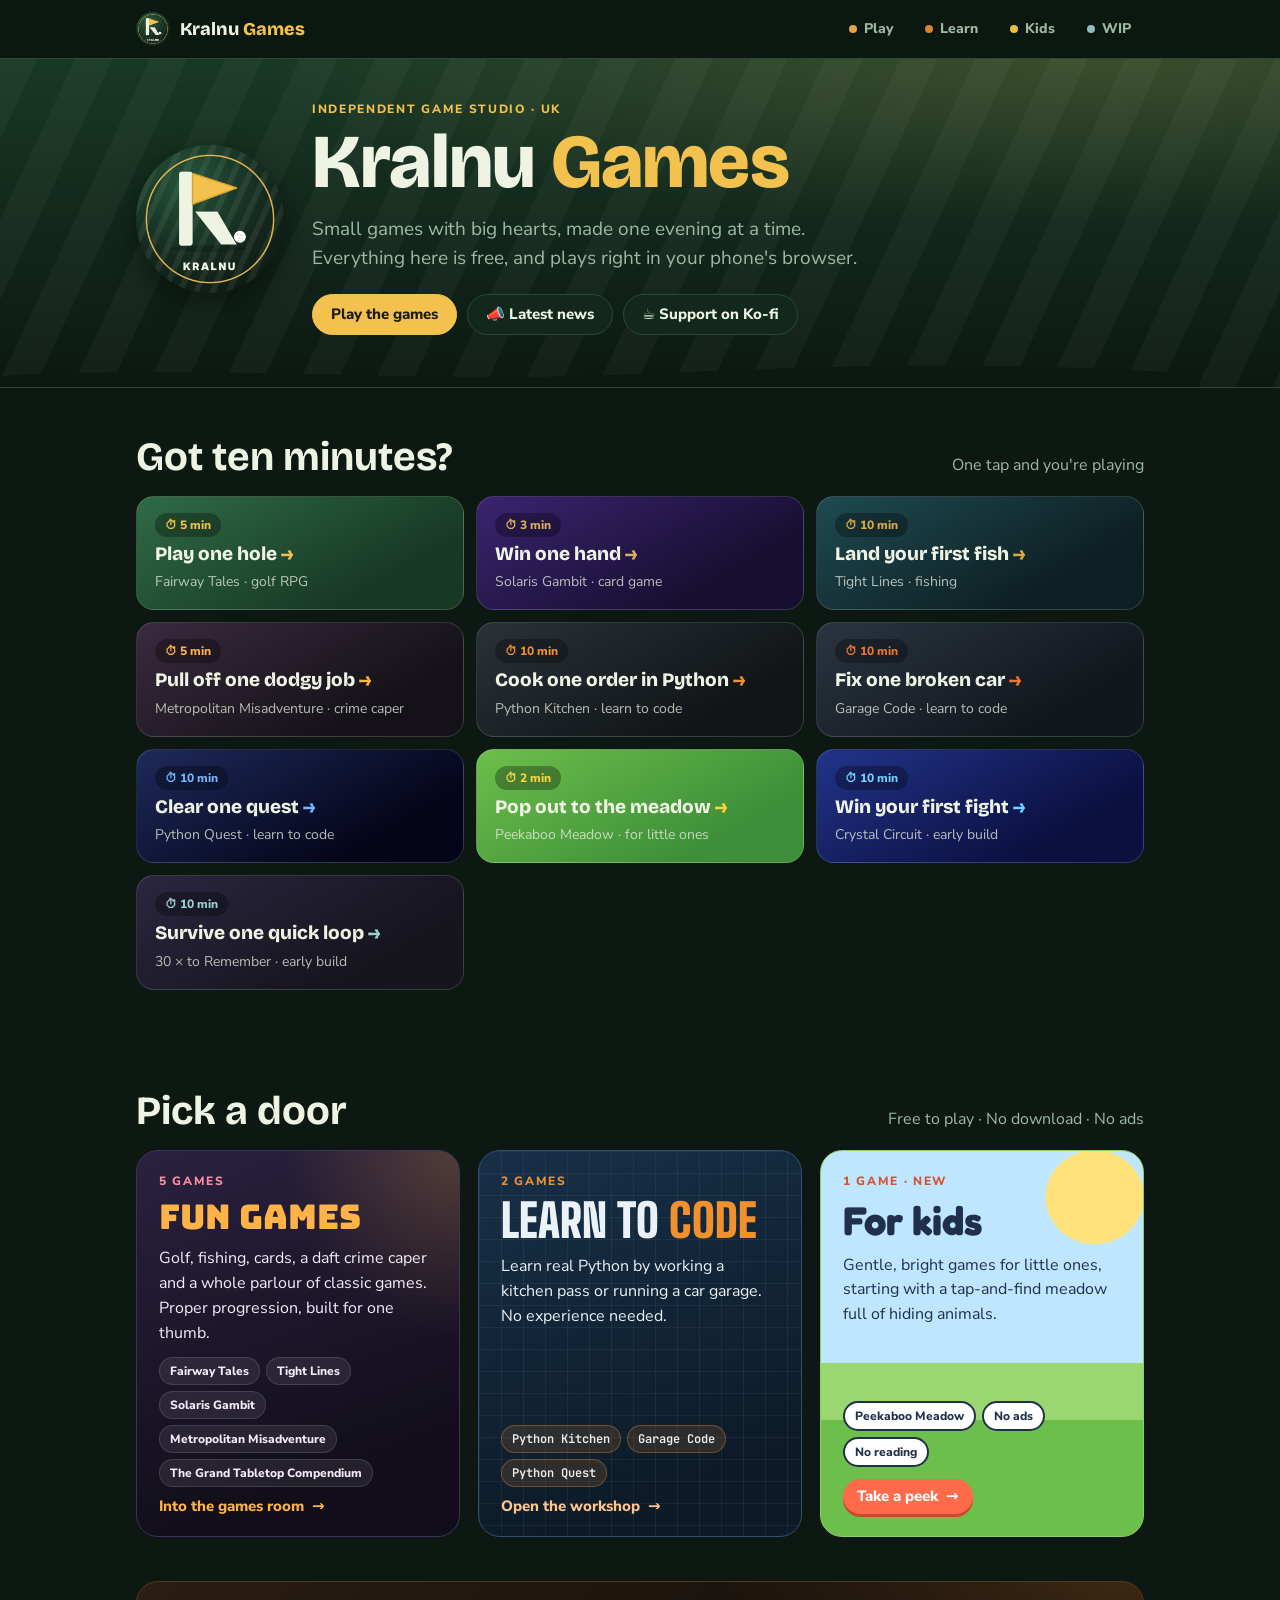
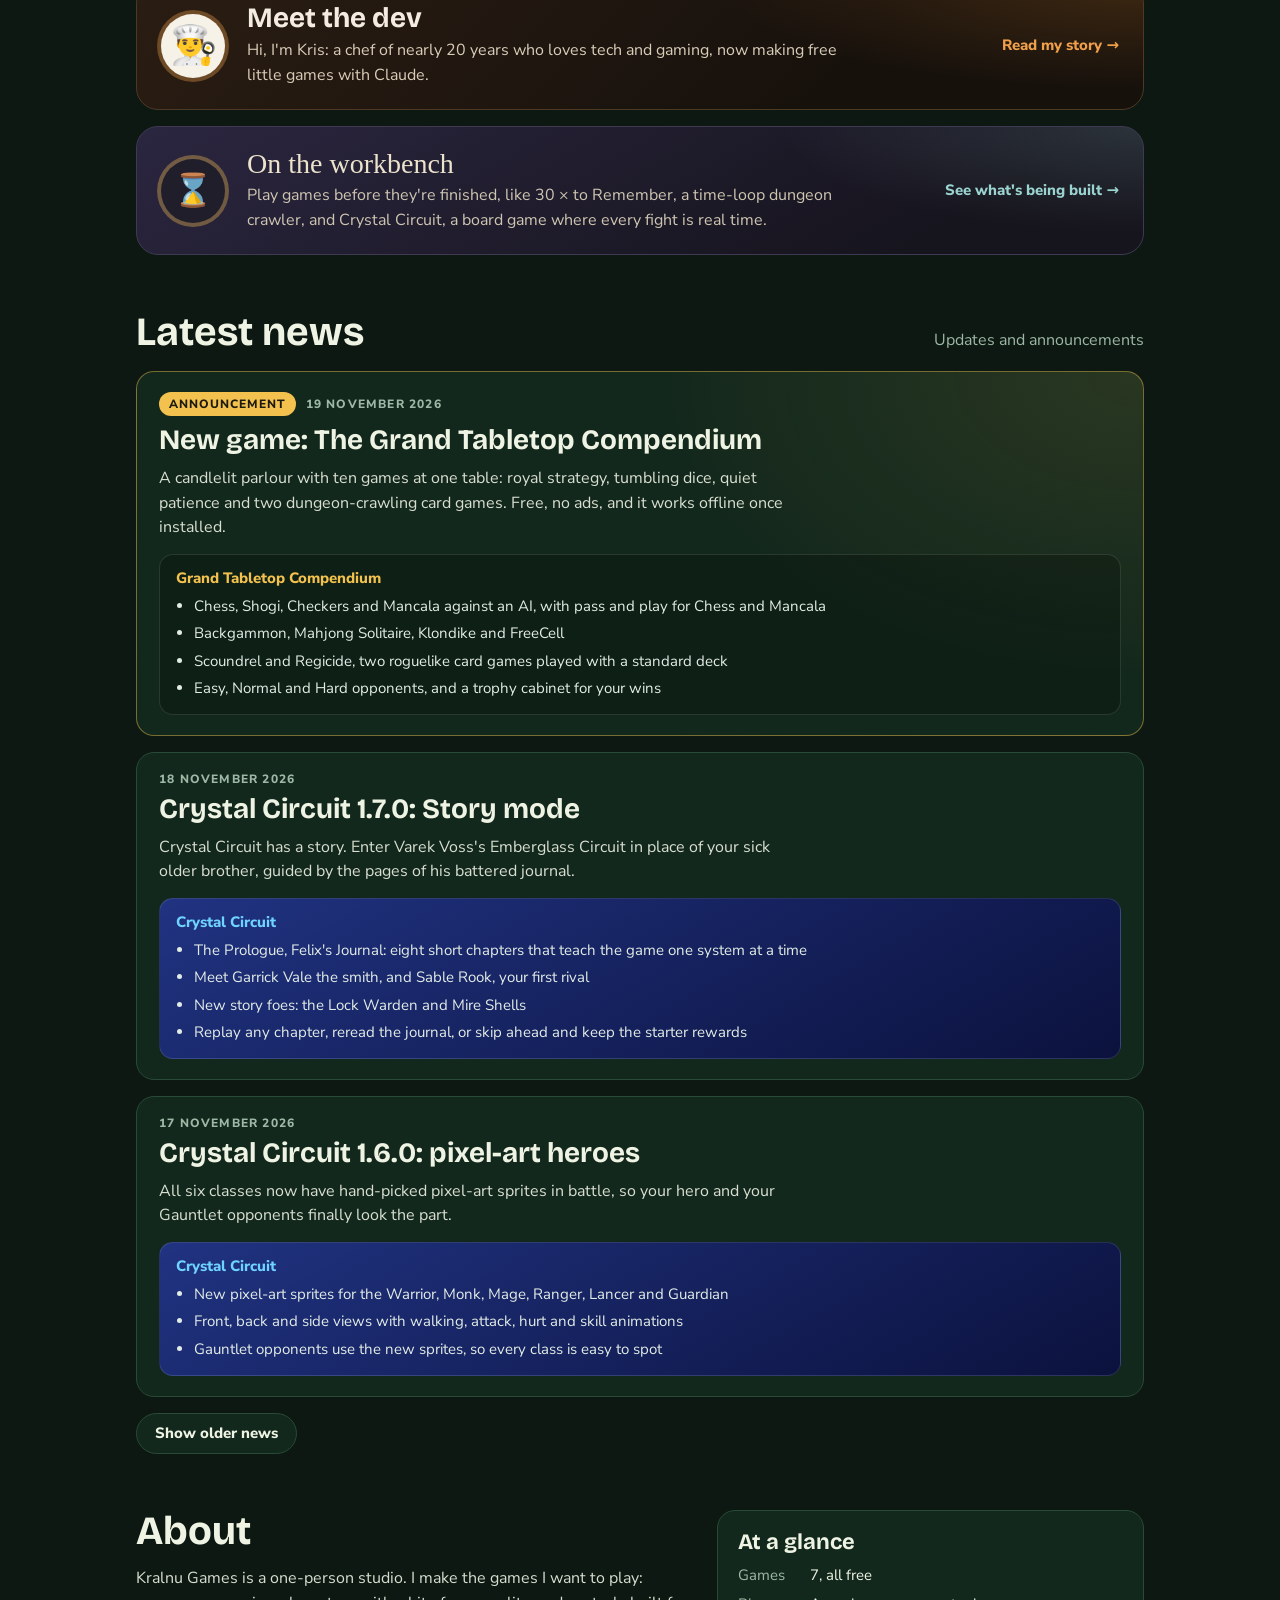
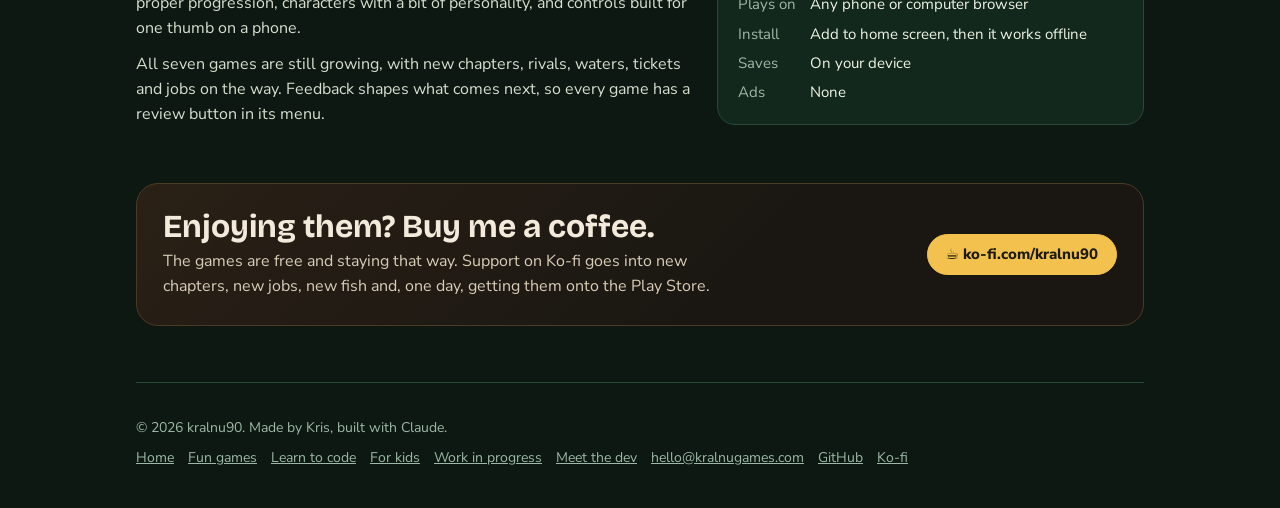
==== commit 0cd0a048: "Add The Grand Tabletop Compendium to the games room New card on the Play page, front-page door, READ" ====
--- a/index.html
+++ b/index.html
@@ -15,7 +15,7 @@
 <link rel="preconnect" href="https://fonts.googleapis.com">
 <link rel="preconnect" href="https://fonts.gstatic.com" crossorigin>
 <link rel="stylesheet" href="https://fonts.googleapis.com/css2?family=Alegreya+SC:wght@700&family=IM+Fell+English+SC&family=Bungee&family=Big+Shoulders+Display:wght@700;900&family=JetBrains+Mono:wght@600&family=Bricolage+Grotesque:opsz,wght@12..96,600;12..96,800&family=Nunito+Sans:opsz,wght@6..12,400;6..12,600;6..12,800&family=Fredoka:wght@500;700&display=swap">
-<link rel="stylesheet" href="/site.css?v=7">
+<link rel="stylesheet" href="/site.css?v=8">
 </head>
 <body>
 <script>if(location.hash==="#games")location.replace("/play/");</script>
@@ -64,10 +64,10 @@
     <div class="sec-h"><h2 id="doors-h">Pick a door</h2><p>Free to play · No download · No ads</p></div>
     <div class="doors">
       <a class="door play" href="/play/">
-        <span class="count">4 games</span>
+        <span class="count">5 games</span>
         <h3>Fun games</h3>
-        <p>Golf, fishing, cards and a daft crime caper. Proper progression, built for one thumb.</p>
-        <ul><li>Fairway Tales</li><li>Tight Lines</li><li>Solaris Gambit</li><li>Metropolitan Misadventure</li></ul>
+        <p>Golf, fishing, cards, a daft crime caper and a whole parlour of classic games. Proper progression, built for one thumb.</p>
+        <ul><li>Fairway Tales</li><li>Tight Lines</li><li>Solaris Gambit</li><li>Metropolitan Misadventure</li><li>The Grand Tabletop Compendium</li></ul>
         <span class="go">Into the games room</span>
       </a>
       <a class="door learn" href="/learn/">
--- a/site.css
+++ b/site.css
@@ -431,3 +431,13 @@
 .cc .latest{border-left-color:#6fd3ff;color:#cfd6ff}
 .change.cc{background:linear-gradient(150deg,rgba(34,52,138,.92),rgba(11,16,64,.92))} .change.cc h4{color:#6fd3ff}
 .qp.cc{--qa:#22348a;--qb:#0b1040;--qc:#6fd3ff}
+
+.game.gc{background:radial-gradient(90% 120% at 100% 0%,rgba(212,175,55,.16),transparent 60%),linear-gradient(150deg,#3a2316,#160d08 70%);border-color:#5a3a26}
+.gc .tagline{color:#d4af37}
+.gc h3{font-family:Georgia,"Times New Roman",serif;font-weight:700;letter-spacing:.03em;color:#f3d266}
+.gc h3 span{color:#fbf7ee}
+.gc .feat li{color:#efe6d6}
+.gc .feat li::before{background:#1e623f;border:2px solid #d4af37;border-radius:50%;width:9px;height:9px}
+.gc .btn.gold{background:#d4af37;border-color:#d4af37;color:#1f1409}
+.gc .phone{background:#0f0905}
+.gc .latest{border-color:#d4af37}
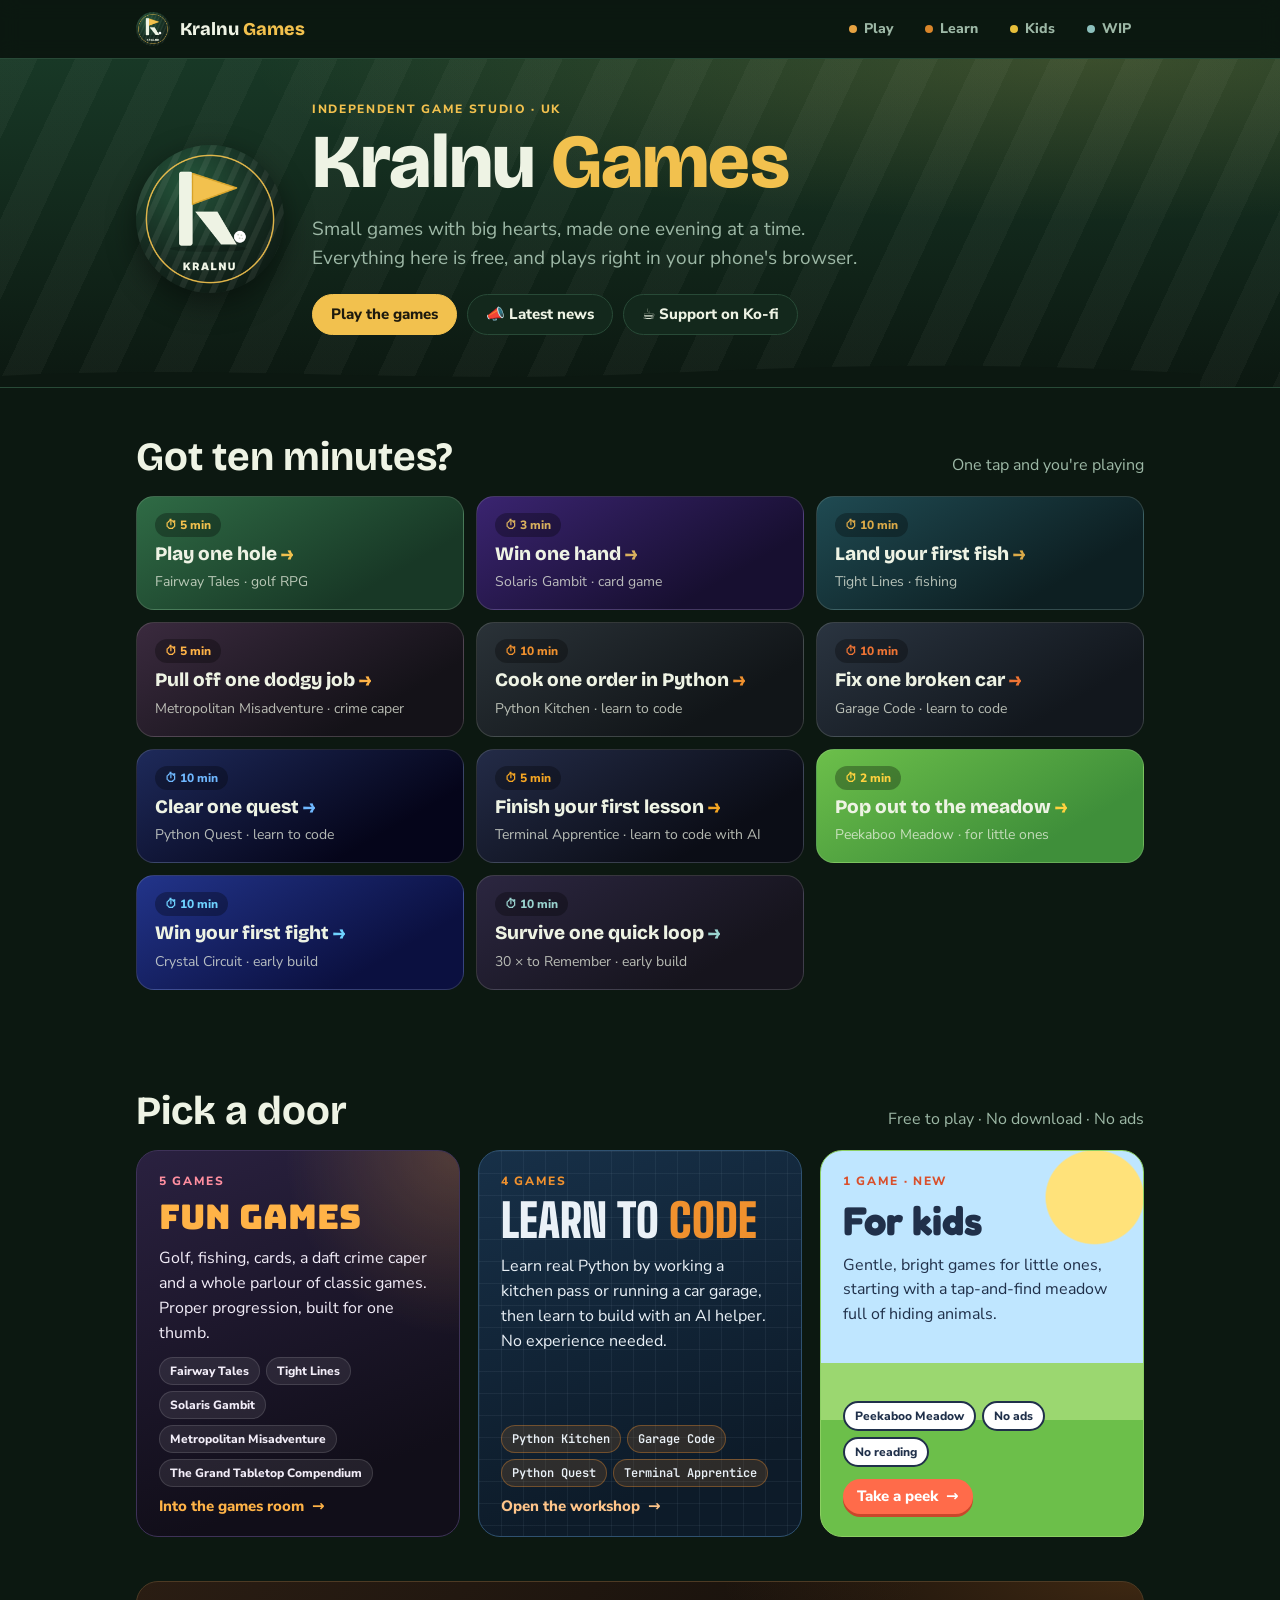
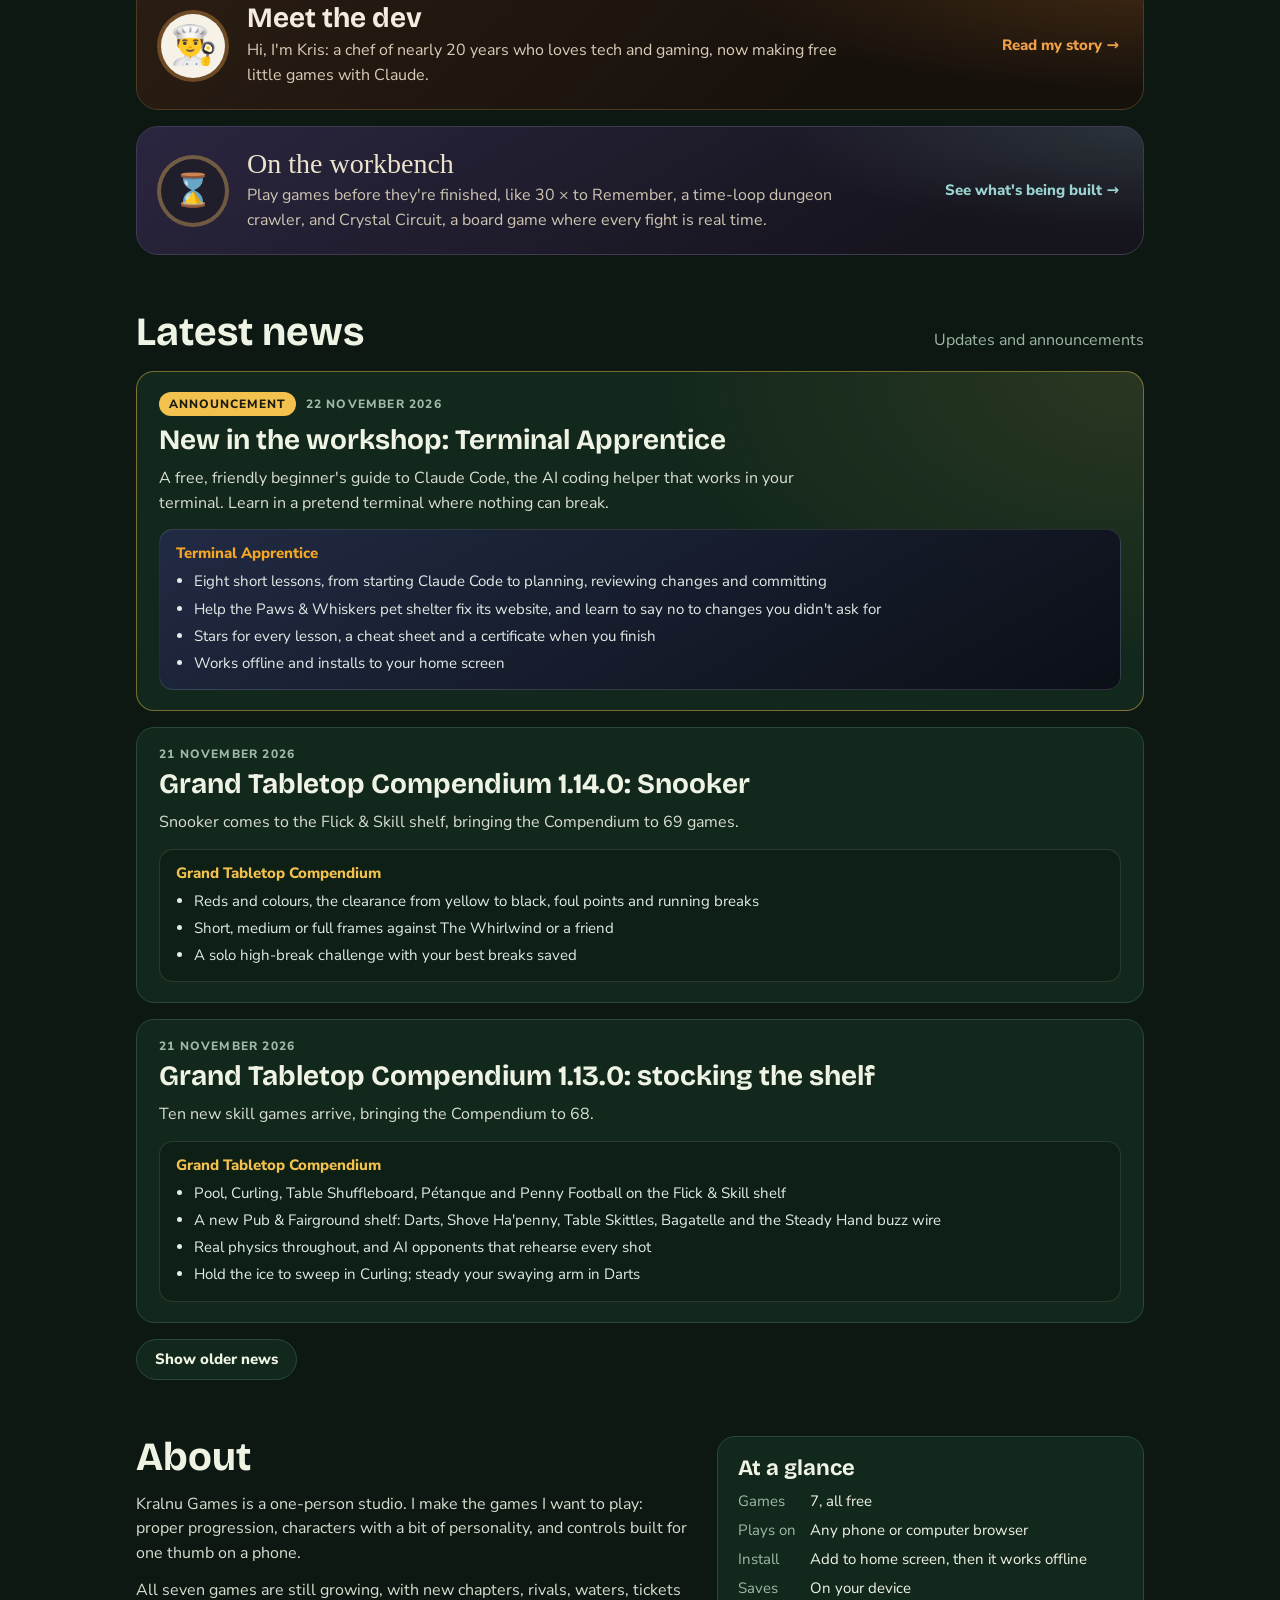
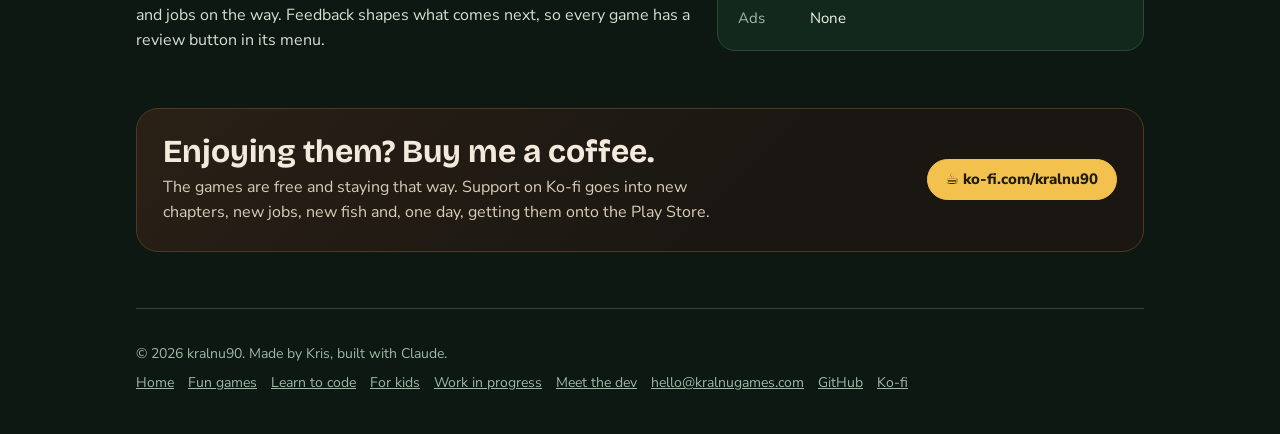
==== commit f79bb676: "Learn: add Terminal Apprentice, a beginner's guide to Claude Code Game card and comparison card on /" ====
--- a/index.html
+++ b/index.html
@@ -5,9 +5,9 @@
 <meta name="viewport" content="width=device-width, initial-scale=1, viewport-fit=cover">
 <title>Kralnu Games</title>
 <meta name="claude:viewport-fit-sides" content="cover">
-<meta name="description" content="Kralnu Games makes free indie games you play in your browser. Fun games like Fairway Tales, Tight Lines, Solaris Gambit and Metropolitan Misadventure, games that teach you to code like Python Kitchen and Garage Code, and Peekaboo Meadow for little ones.">
+<meta name="description" content="Kralnu Games makes free indie games you play in your browser. Fun games like Fairway Tales, Tight Lines, Solaris Gambit and Metropolitan Misadventure, games that teach you to code like Python Kitchen, Garage Code and Terminal Apprentice, and Peekaboo Meadow for little ones.">
 <meta property="og:title" content="Kralnu Games">
-<meta property="og:description" content="Kralnu Games makes free indie games you play in your browser. Fun games like Fairway Tales, Tight Lines, Solaris Gambit and Metropolitan Misadventure, games that teach you to code like Python Kitchen and Garage Code, and Peekaboo Meadow for little ones.">
+<meta property="og:description" content="Kralnu Games makes free indie games you play in your browser. Fun games like Fairway Tales, Tight Lines, Solaris Gambit and Metropolitan Misadventure, games that teach you to code like Python Kitchen, Garage Code and Terminal Apprentice, and Peekaboo Meadow for little ones.">
 <meta property="og:image" content="https://kralnugames.com/logo.png">
 <meta property="og:url" content="https://kralnugames.com/">
 <meta name="theme-color" content="#0c1811">
@@ -15,7 +15,7 @@
 <link rel="preconnect" href="https://fonts.googleapis.com">
 <link rel="preconnect" href="https://fonts.gstatic.com" crossorigin>
 <link rel="stylesheet" href="https://fonts.googleapis.com/css2?family=Alegreya+SC:wght@700&family=IM+Fell+English+SC&family=Bungee&family=Big+Shoulders+Display:wght@700;900&family=JetBrains+Mono:wght@600&family=Bricolage+Grotesque:opsz,wght@12..96,600;12..96,800&family=Nunito+Sans:opsz,wght@6..12,400;6..12,600;6..12,800&family=Fredoka:wght@500;700&display=swap">
-<link rel="stylesheet" href="/site.css?v=8">
+<link rel="stylesheet" href="/site.css?v=9">
 </head>
 <body>
 <script>if(location.hash==="#games")location.replace("/play/");</script>
@@ -54,6 +54,7 @@
       <a class="qp pk" href="https://kralnugames.com/kitchen-coder/"><span class="qt">⏱ 10 min</span><b>Cook one order in Python</b><span class="qg">Python Kitchen · learn to code</span></a>
       <a class="qp gc" href="https://kralnugames.com/garage-code/"><span class="qt">⏱ 10 min</span><b>Fix one broken car</b><span class="qg">Garage Code · learn to code</span></a>
       <a class="qp pq" href="https://kralnugames.com/python-quest/"><span class="qt">⏱ 10 min</span><b>Clear one quest</b><span class="qg">Python Quest · learn to code</span></a>
+      <a class="qp ta" href="https://kralnugames.com/terminal-apprentice-/"><span class="qt">⏱ 5 min</span><b>Finish your first lesson</b><span class="qg">Terminal Apprentice · learn to code with AI</span></a>
       <a class="qp pm" href="https://kralnugames.com/peekaboo-medows/"><span class="qt">⏱ 2 min</span><b>Pop out to the meadow</b><span class="qg">Peekaboo Meadow · for little ones</span></a>
       <a class="qp cc" href="https://kralnugames.com/crystal-circuit/"><span class="qt">⏱ 10 min</span><b>Win your first fight</b><span class="qg">Crystal Circuit · early build</span></a>
       <a class="qp tr" href="https://kralnugames.com/to-remember/"><span class="qt">⏱ 10 min</span><b>Survive one quick loop</b><span class="qg">30 × to Remember · early build</span></a>
@@ -71,10 +72,10 @@
         <span class="go">Into the games room</span>
       </a>
       <a class="door learn" href="/learn/">
-        <span class="count">2 games</span>
+        <span class="count">4 games</span>
         <h3>Learn to <span>code</span></h3>
-        <p>Learn real Python by working a kitchen pass or running a car garage. No experience needed.</p>
-        <ul><li>Python Kitchen</li><li>Garage Code</li><li>Python Quest</li></ul>
+        <p>Learn real Python by working a kitchen pass or running a car garage, then learn to build with an AI helper. No experience needed.</p>
+        <ul><li>Python Kitchen</li><li>Garage Code</li><li>Python Quest</li><li>Terminal Apprentice</li></ul>
         <span class="go">Open the workshop</span>
       </a>
       <a class="door kids" href="/kids/">
@@ -141,7 +142,7 @@
   </footer>
   <p class="hits" id="hits" hidden aria-live="polite">You are visitor <span class="odo" id="hits-n"></span></p>
 </main>
-<script src="/news.js?v=3"></script>
+<script src="/news.js?v=4"></script>
 <script>
 /* Hit counter: free Abacus service, counts once per browser session so refreshes don't inflate it. */
 (function(){
--- a/site.css
+++ b/site.css
@@ -197,6 +197,22 @@
 .pq .latest{border-color:#f2c14e}
 .pq .phone{background:#05051a;box-shadow:0 18px 40px rgba(0,0,0,.5),0 0 60px rgba(111,184,255,.2),inset 0 0 0 1px rgba(255,255,255,.08)}
 
+/* Terminal Apprentice: a dark terminal window with an amber prompt */
+.game.ta{border:1px solid #3a4466;background:linear-gradient(170deg,#232b47,#0b0d16 75%);padding-top:52px}
+.ta .termbar{position:absolute;top:0;left:0;right:0;height:34px;display:flex;align-items:center;gap:7px;padding:0 16px;background:#151a2c;border-bottom:1px solid #2a3150;border-radius:inherit;border-bottom-left-radius:0;border-bottom-right-radius:0;pointer-events:none;font:600 12px/1 "JetBrains Mono",ui-monospace,monospace;color:#9aa3bf}
+.ta .termbar i{width:11px;height:11px;border-radius:50%;background:#ff5f57}.ta .termbar i+i{background:#ffbd2e}.ta .termbar i+i+i{background:#28c940}
+.ta .termbar span{margin-left:auto}
+.ta .tagline{color:#f5a623}
+.ta h3{font-family:"JetBrains Mono",ui-monospace,monospace;font-weight:600;font-size:clamp(32px,5vw,50px);line-height:1;letter-spacing:-.02em}
+.ta h3 span{color:#f5a623}
+.ta .bark{border-radius:4px 14px 14px 14px;color:#e9ecf5;background:#222a42;border:1px solid #323c5c}
+.ta .bark small{color:#ffc861}
+.ta .feat li{color:#e3e8f2}
+.ta .feat li::before{content:">";left:0;top:0;width:auto;height:auto;background:none;color:#f5a623;font:600 15px/1.5 "JetBrains Mono",ui-monospace,monospace}
+.ta .btn.gold{background:#f5a623;border-color:#f5a623;color:#1b1404}
+.ta .latest{border-color:#f5a623}
+.ta .phone{background:#0b0d16;box-shadow:0 18px 40px rgba(0,0,0,.5),0 0 60px rgba(245,166,35,.16),inset 0 0 0 1px rgba(255,255,255,.08)}
+
 /* news */
 .news-list{display:grid;gap:16px}
 .post{border:1px solid var(--line);border-radius:18px;padding:20px 22px;background:var(--turf);display:grid;gap:10px}
@@ -215,6 +231,7 @@
 .change.mm{background:linear-gradient(150deg,rgba(58,42,62,.85),rgba(20,18,24,.85))} .change.mm h4{color:var(--mm-amber)}
 .change.pk{background:linear-gradient(150deg,rgba(42,50,56,.9),rgba(17,21,24,.9))} .change.pk h4{color:var(--pk-lamp)}
 .change.gc{background:linear-gradient(150deg,rgba(42,52,64,.9),rgba(18,23,29,.9))} .change.gc h4{color:var(--gc-orange)}
+.change.ta{background:linear-gradient(150deg,rgba(35,43,71,.92),rgba(11,13,22,.92))} .change.ta h4{color:#f5a623}
 .change.tr{background:linear-gradient(150deg,rgba(43,38,58,.92),rgba(22,20,29,.92))} .change.tr h4{color:#e0ae52}
 .more{justify-self:start;font-family:var(--body)}
 .news-empty{color:var(--mist)}
@@ -413,6 +430,7 @@
 .qp.gc{--qa:var(--gc-a);--qb:var(--gc-b);--qc:var(--gc-orange)}
 .qp.pq{--qa:#1e2a5a;--qb:#05051a;--qc:#6fb8ff}
 .qp.pm{--qa:#6cbf4a;--qb:#3f8f3a;--qc:#ffd23f}
+.qp.ta{--qa:#232b47;--qb:#0b0d16;--qc:#f5a623}
 .qp.tr{--qa:#2b2640;--qb:#16141d;--qc:#9ad3cf}
 @media (max-width:860px){.quick{grid-template-columns:repeat(2,minmax(0,1fr))}}
 @media (max-width:440px){.quick{grid-template-columns:1fr}.qp{grid-template-columns:minmax(0,1fr) auto;align-items:center}.qp .qt{grid-column:2;grid-row:1/3;align-self:center}}
@@ -441,3 +459,12 @@
 .gc .btn.gold{background:#d4af37;border-color:#d4af37;color:#1f1409}
 .gc .phone{background:#0f0905}
 .gc .latest{border-color:#d4af37}
+
+/* Iron Dominion */
+.idm .tagline{color:#9cc2f0}
+.idm h3{font-family:Georgia,"Times New Roman",serif;letter-spacing:.04em;text-transform:uppercase}
+.idm h3 span{color:#d9b54a}
+.idm .feat li{color:#efe6d6}
+.idm .feat li::before{background:#d0702c;border-radius:1px;width:8px;height:8px}
+.idm .fact{background:rgba(0,0,0,.35);border-color:#4a3a2c;color:#efe6d6}
+.idm .btn.gold{background:#d9b54a;border-color:#d9b54a;color:#1d1406}
